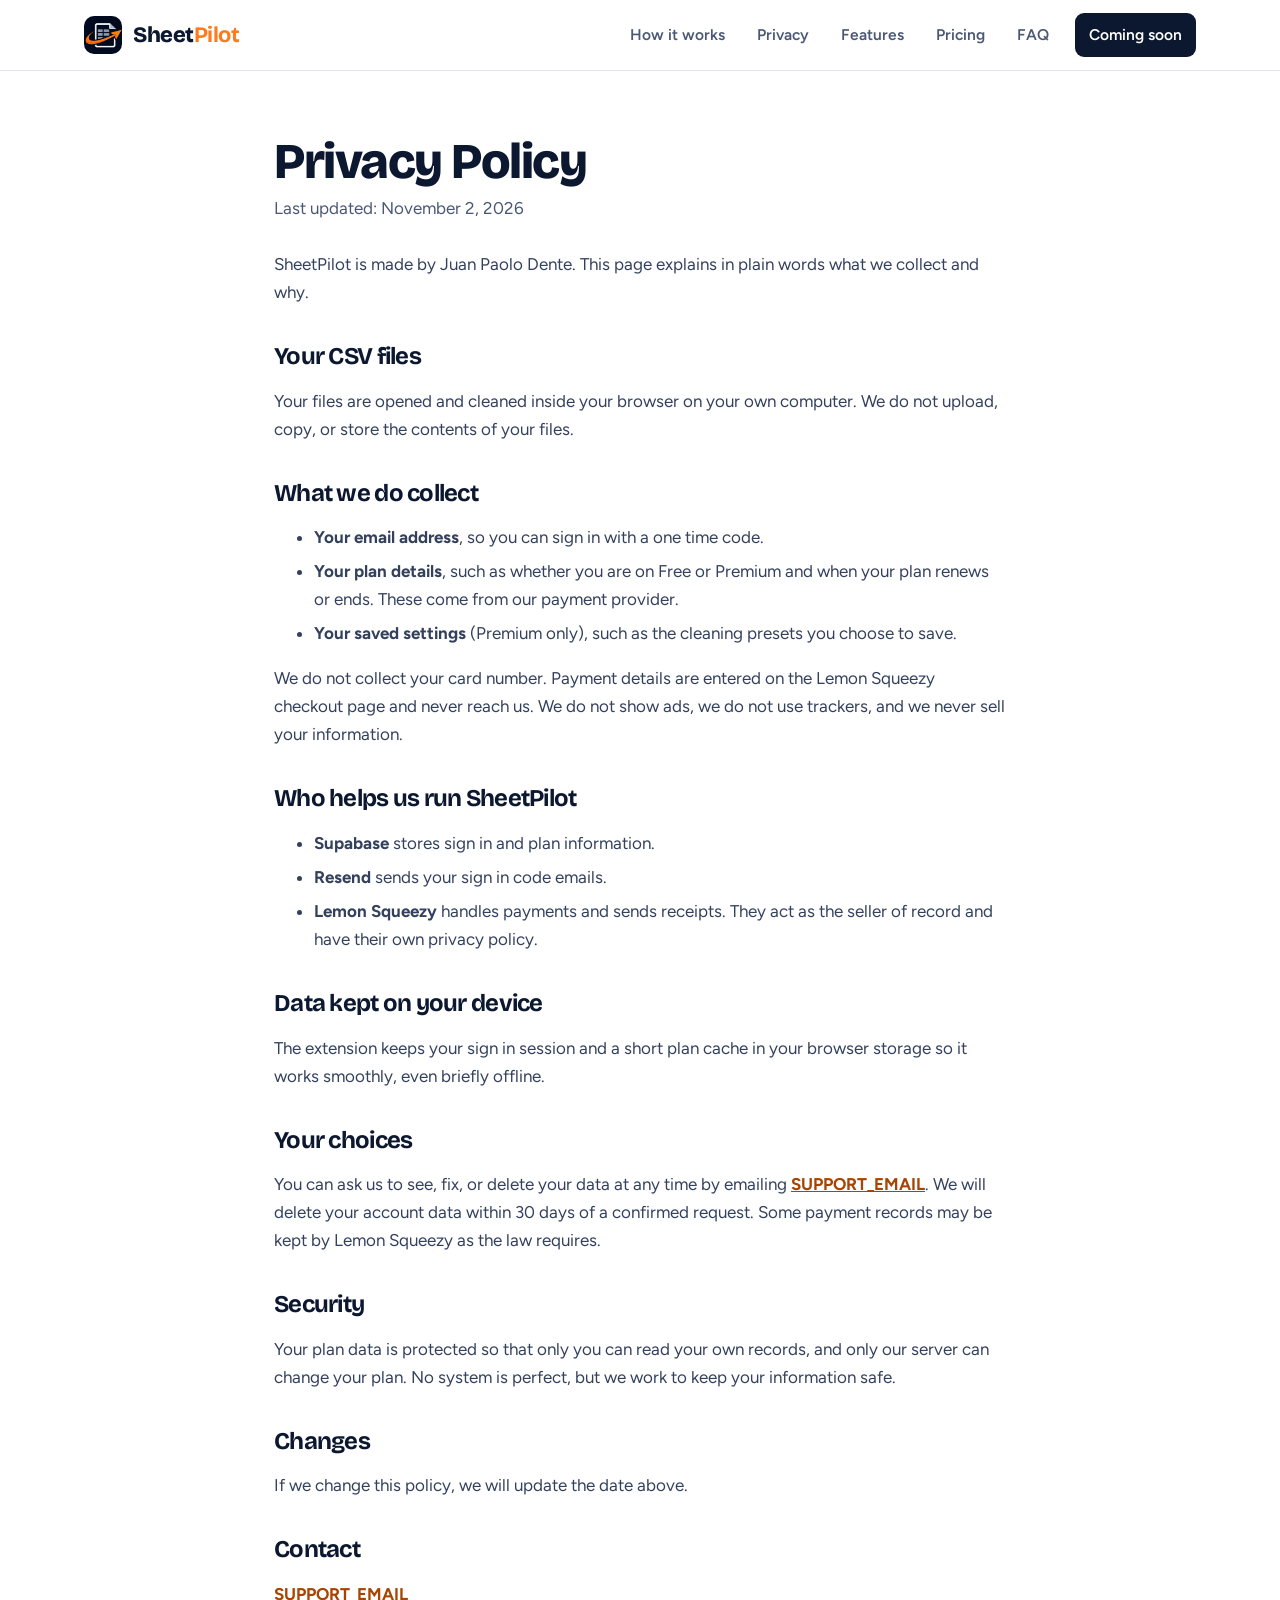
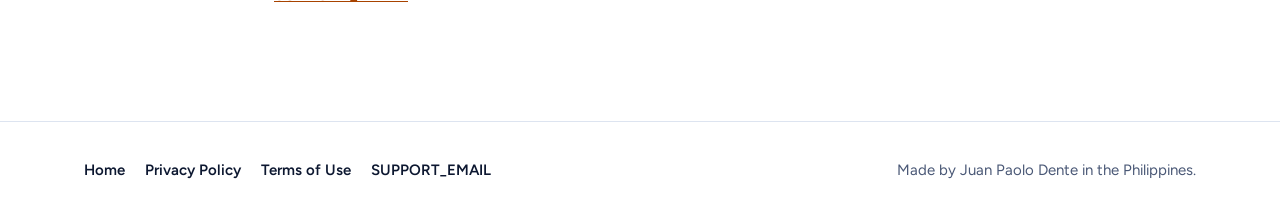
==== privacy.html @ 3cd2e435 "Add files via upload" ====
<!doctype html><html lang="en"><head><meta charset="utf-8"><meta name="viewport" content="width=device-width,initial-scale=1"><title>Privacy Policy | SheetPilot</title><meta name="description" content="How SheetPilot handles your data."><meta name="theme-color" content="#f6f8fc"><link rel="icon" href="logo.png"><link rel="preconnect" href="https://fonts.googleapis.com"><link rel="preconnect" href="https://fonts.gstatic.com" crossorigin><link rel="stylesheet" href="https://fonts.googleapis.com/css2?family=Bricolage+Grotesque:opsz,wght@12..96,700;12..96,800&family=Figtree:wght@400;600;700;800&display=swap"><style>
:root{--ink:#0c1730;--navy:#08102a;--navy2:#111d42;--orange:#ff7a1a;--oink:#a84300;--bg:#f6f8fc;--card:#fff;--line:#dde4f0;--muted:#4a5876;--ok:#16905a;--d:"Bricolage Grotesque",Figtree,system-ui,sans-serif}
*{box-sizing:border-box}html{scroll-behavior:smooth;scroll-padding-top:90px}
body{margin:0;background:var(--bg);color:var(--ink);font:17px/1.65 Figtree,system-ui,"Segoe UI",sans-serif;-webkit-font-smoothing:antialiased}
h1,h2,h3{font-family:var(--d);margin:0;letter-spacing:-.03em;line-height:1.06}
a{color:inherit}.wrap{max-width:1160px;margin:0 auto;padding:0 24px}
:focus-visible{outline:3px solid var(--orange);outline-offset:3px;border-radius:6px}
.skip{position:absolute;left:-999px}.skip:focus{left:12px;top:12px;background:#fff;padding:8px 12px;z-index:99;border-radius:8px}
.nav{position:sticky;top:0;z-index:50;background:#ffffffee;backdrop-filter:blur(12px);border-bottom:1px solid var(--line)}
.nav .wrap{display:flex;align-items:center;justify-content:space-between;height:70px}
.brand{display:flex;align-items:center;gap:11px;text-decoration:none;font:800 22px/1 var(--d);letter-spacing:-.02em}
.brand img{width:38px;height:38px;border-radius:10px}.brand b{color:var(--orange)}.brand span{display:flex}
.links{display:flex;align-items:center;gap:4px}.links a{text-decoration:none;color:var(--muted);font-weight:600;font-size:15.5px;padding:9px 14px;border-radius:9px}.links a:hover{color:var(--ink);background:#eef2fa}
.links .pill{background:var(--ink);color:#fff;margin-left:8px}.links .pill:hover{background:var(--navy2);color:#fff}
.burger{display:none;width:44px;height:44px;border:1px solid var(--line);border-radius:11px;background:#fff;cursor:pointer;padding:0}
.burger i{display:block;width:20px;height:2px;background:var(--ink);margin:5px auto;transition:.2s}
.burger[aria-expanded=true] i:nth-child(1){transform:translateY(7px) rotate(45deg)}.burger[aria-expanded=true] i:nth-child(2){opacity:0}.burger[aria-expanded=true] i:nth-child(3){transform:translateY(-7px) rotate(-45deg)}
.btn{display:inline-block;border-radius:12px;padding:15px 26px;font-weight:800;text-decoration:none;font-size:16.5px;border:0;cursor:pointer}
.btn.pri{background:var(--orange);color:#1a0d00}.btn.pri:hover{background:#ff8f3f}
.btn.sec{background:#fff;color:var(--ink);border:1.5px solid var(--line)}.btn.sec:hover{border-color:var(--ink)}
.btn.soon{background:var(--ink);color:#fff;cursor:default}

.hero{position:relative;overflow:hidden;padding:84px 0 96px;background:
 linear-gradient(#0c173008 1px,transparent 1px) 0 0/44px 44px,linear-gradient(90deg,#0c173008 1px,transparent 1px) 0 0/44px 44px,var(--bg)}
.hero:after{content:"";position:absolute;right:-160px;top:-120px;width:620px;height:620px;border-radius:50%;background:radial-gradient(circle,#ff7a1a2e,transparent 68%)}
.hero .wrap{position:relative;z-index:1;display:grid;grid-template-columns:1.05fr .95fr;gap:56px;align-items:center}
.badge{display:inline-flex;align-items:center;gap:8px;background:#fff;border:1px solid var(--line);border-radius:999px;padding:7px 15px;font-weight:700;font-size:14.5px;color:var(--muted);margin-bottom:24px}
.badge:before{content:"";width:8px;height:8px;border-radius:50%;background:var(--ok)}
.hero h1{font-size:clamp(42px,5.8vw,72px);font-weight:800}
.hero .lead{font-size:20.5px;color:var(--muted);max-width:30em;margin:22px 0 32px}
.cta{display:flex;flex-wrap:wrap;gap:12px}.fine{color:var(--muted);font-size:15px;margin:18px 0 0}

/* side panel mock */
.panel{background:#fff;border:1px solid var(--line);border-radius:22px;box-shadow:0 40px 90px #0c173020,0 2px 0 #fff inset;max-width:430px;margin-left:auto;overflow:hidden;font-size:14px}
.ph{display:flex;align-items:center;justify-content:space-between;padding:15px 18px;border-bottom:1px solid var(--line)}
.ph .b{display:flex;align-items:center;gap:10px;font:800 17px/1 var(--d)}.ph img{width:30px;height:30px;border-radius:8px}
.tag{font-size:11.5px;font-weight:800;background:#e8f6ef;color:#0e6b40;border-radius:999px;padding:5px 11px;letter-spacing:.04em}
.stats{display:grid;grid-template-columns:repeat(3,1fr);gap:8px;padding:14px 18px 6px}
.stat{background:#f3f6fb;border-radius:11px;padding:10px 12px}.stat small{display:block;color:var(--muted);font-weight:700;font-size:12px}
.stat strong{display:block;font:800 24px/1.2 var(--d)}
.swap{display:inline-grid}.swap>*{grid-area:1/1}
.swap .a{animation:o 7s ease forwards}.swap .b{animation:n 7s ease forwards;opacity:0}
@keyframes o{0%,62%{opacity:1}70%,100%{opacity:0}}@keyframes n{0%,66%{opacity:0}76%,100%{opacity:1}}
.stat .warn{color:var(--oink)}.stat .good{color:var(--ok)}
.tbl{height:340px;overflow:hidden;padding:6px 18px 0;animation:h 7s ease forwards}@keyframes h{0%,62%{height:340px}100%{height:236px}}
.tbl table{width:100%;border-collapse:collapse;table-layout:fixed}
.tbl th{text-align:left;color:var(--muted);font-size:12px;font-weight:700;padding:8px 8px;border-bottom:1px solid var(--line)}
.tbl th:nth-child(1){width:33%}.tbl th:nth-child(2){width:37%}
.tbl td{height:38px;padding:0 8px;border-bottom:1px solid #edf1f8;white-space:nowrap;overflow:hidden;text-overflow:ellipsis}
.tbl tr.d td{animation:f 7s ease forwards}
@keyframes f{0%,16%{background:#fff;height:38px}28%,54%{background:#ffe6d1;color:#8a3a00;height:38px}66%{background:#ffe6d1;color:transparent;height:38px}100%{background:#fff;color:transparent;height:0;font-size:0;border-color:transparent}}
.pf{padding:14px 18px 18px;border-top:1px solid var(--line);background:#fafbfe}
.pf .go{display:grid;width:100%}.pf .go>*{grid-area:1/1;text-align:center;border-radius:11px;padding:12px;font-weight:800}
.pf .a{background:var(--ink);color:#fff;animation:o 7s ease forwards}.pf .b{background:#e8f6ef;color:#0e6b40;opacity:0;animation:n 7s ease forwards}

/* trust strip */
.strip{background:#fff;border-block:1px solid var(--line)}.strip .wrap{display:grid;grid-template-columns:repeat(3,1fr);gap:0}
.strip div.i{padding:26px 24px;border-left:1px solid var(--line)}.strip div.i:first-child{border-left:0;padding-left:0}
.strip b{display:block;font:800 19px var(--d);letter-spacing:-.02em}.strip span{color:var(--muted);font-size:15.5px}

section{padding:96px 0}.head{max-width:660px;margin-bottom:48px}.head h2{font-size:clamp(32px,4.3vw,50px);font-weight:800}.head p{color:var(--muted);font-size:19.5px;margin:14px 0 0}

.steps{display:grid;grid-template-columns:repeat(3,1fr);gap:20px;padding:0;margin:0;list-style:none;counter-reset:s}
.steps li{background:#fff;border:1px solid var(--line);border-radius:20px;padding:30px;counter-increment:s}
.steps li:before{content:counter(s);display:grid;place-items:center;width:40px;height:40px;border-radius:12px;background:var(--ink);color:#fff;font:800 18px var(--d);margin-bottom:18px}
.steps h3{font-size:23px;margin-bottom:8px}.steps p{margin:0;color:var(--muted)}

/* privacy */
.dark{background:var(--navy);color:#fff;border-radius:34px;margin:0 16px;position:relative;overflow:hidden}
.dark:before{content:"";position:absolute;inset:0;background:radial-gradient(600px 300px at 90% 0,#ff7a1a2a,transparent 70%)}
.dark .wrap{position:relative;display:grid;grid-template-columns:1fr 1.1fr;gap:56px;align-items:center}
.dark h2{font-size:clamp(32px,4.3vw,50px);font-weight:800}.dark p{color:#bccaea;font-size:19px;margin:16px 0 0;max-width:28em}
.diag{display:grid;gap:14px}.box{border-radius:18px;padding:20px 22px;border:1px solid #ffffff24;background:#ffffff0d}
.box h3{font-size:18px;margin-bottom:4px}.box p{font-size:15.5px;margin:0;color:#bccaea}.box.you{border-color:var(--orange);background:#ff7a1a14}
.box.you h3{color:#ffb77a}.arrow{display:flex;align-items:center;gap:12px;padding:0 10px;color:#9fb0d4;font-weight:700;font-size:15px}
.arrow:before{content:"";flex:none;width:2px;height:30px;background:repeating-linear-gradient(#9fb0d4 0 5px,transparent 5px 9px)}
.arrow.no{color:#ff9a9a}.arrow.no:before{background:repeating-linear-gradient(#ff9a9a 0 5px,transparent 5px 9px)}
.arrow.yes{color:#7de0ae}.arrow.yes:before{background:#7de0ae}

/* features */
.grid{display:grid;grid-template-columns:repeat(3,1fr);gap:20px}
.card{background:#fff;border:1px solid var(--line);border-radius:20px;padding:28px}.card h3{font-size:21px;margin:0 0 8px}.card p{margin:0;color:var(--muted)}
.chip{display:inline-block;font-size:12.5px;font-weight:800;background:#ffe9d6;color:var(--oink);border-radius:7px;padding:3px 9px;margin-bottom:12px}
.ba{font-family:ui-monospace,Consolas,monospace;font-size:13.5px;background:#f3f6fb;border-radius:10px;padding:11px 13px;margin-top:16px;line-height:1.7}.ba s{color:#8a96b0}.ba b{color:var(--ok)}

/* pricing */
.plans{display:grid;grid-template-columns:1fr 1fr;gap:22px;max-width:880px}
.plan{border-radius:24px;padding:38px;border:1px solid var(--line);background:#fff}
.plan h3{font-size:24px}.price{font:800 58px/1.1 var(--d);letter-spacing:-.04em;margin:14px 0 2px}.price small{font:600 17px Figtree;letter-spacing:0;color:var(--muted)}
.plan .alt{color:var(--muted);margin:0 0 22px}.plan ul{list-style:none;padding:0;margin:0}
.plan li{padding:10px 0 10px 32px;position:relative;border-top:1px solid #edf1f8}.plan li:before{content:"";position:absolute;left:5px;top:16px;width:12px;height:7px;border-left:3px solid var(--ok);border-bottom:3px solid var(--ok);transform:rotate(-45deg)}
.plan.pro{background:var(--navy);color:#fff;border:0;box-shadow:0 30px 70px #08102a44}.plan.pro .alt,.plan.pro .price small{color:#b4c1df}.plan.pro li{border-color:#ffffff1f}.plan.pro li:before{border-color:var(--orange)}
.note{margin:24px 0 0;color:var(--muted);font-size:15.5px;max-width:50em}

.faq{max-width:780px}.faq details{border-top:1px solid var(--line)}.faq details:last-child{border-bottom:1px solid var(--line)}
.faq summary{cursor:pointer;font:700 19.5px/1.3 var(--d);padding:20px 40px 20px 0;list-style:none;position:relative}.faq summary::-webkit-details-marker{display:none}
.faq summary:after{content:"+";position:absolute;right:6px;top:13px;font-size:30px;color:var(--oink);transition:.2s}.faq details[open] summary:after{transform:rotate(45deg)}
.faq p{margin:0 0 22px;color:var(--muted);max-width:42em}

.end{text-align:center;padding:100px 0}.end h2{font-size:clamp(34px,5vw,58px);font-weight:800;max-width:13em;margin:0 auto 16px}.end p{color:var(--muted);font-size:19.5px;max-width:30em;margin:0 auto 30px}.end .cta{justify-content:center}
footer{border-top:1px solid var(--line);background:#fff;padding:36px 0;font-size:15px;color:var(--muted)}
footer .wrap{display:flex;flex-wrap:wrap;gap:18px;justify-content:space-between}footer a{margin-right:20px;text-decoration:none;color:var(--ink);font-weight:600}footer a:hover{text-decoration:underline}footer p{margin:0}

.doc{background:#fff;padding:64px 0 96px}.doc .wrap{max-width:780px}.doc h1{font-size:clamp(34px,5vw,50px);font-weight:800;margin-bottom:6px}.doc .when{color:var(--muted);margin:0 0 28px}
.doc h2{font-size:24px;margin:38px 0 8px}.doc p,.doc li{color:#34415e}.doc li{margin:6px 0}.doc a{color:var(--oink);font-weight:700}

@media(max-width:920px){
 .hero{padding:48px 0 64px}.hero .wrap,.dark .wrap{grid-template-columns:1fr;gap:42px}.panel{margin:0 auto;max-width:460px}
 .strip .wrap{grid-template-columns:1fr}.strip div.i{border-left:0;border-top:1px solid var(--line);padding:18px 0}.strip div.i:first-child{border-top:0}
 .steps,.grid,.plans{grid-template-columns:1fr}section{padding:68px 0}.dark{margin:0 10px;border-radius:26px}
 .burger{display:block}.links{display:none;position:absolute;left:0;right:0;top:70px;background:#fff;border-bottom:1px solid var(--line);flex-direction:column;align-items:stretch;padding:10px 24px 20px;gap:2px}
 .links.open{display:flex}.links a{padding:14px 10px;font-size:17px}.links .pill{margin:8px 0 0;text-align:center}
}
@media(prefers-reduced-motion:reduce){.tbl{animation:none;height:236px}.swap .a,.swap .b,.pf .a,.pf .b,.tbl tr.d td{animation:none}.tbl tr.d{display:none}.swap .a,.pf .a{opacity:0}.swap .b,.pf .b{opacity:1}html{scroll-behavior:auto}}
</style></head><body><a class="skip" href="#main">Skip to content</a><header class="nav"><div class="wrap"><a class="brand" href="index.html"><img src="logo.png" alt="" width="38" height="38"><span>Sheet<b>Pilot</b></span></a><button class="burger" aria-label="Menu" aria-expanded="false" aria-controls="links"><i></i><i></i><i></i></button><nav class="links" id="links" aria-label="Main"><a href="index.html#how">How it works</a><a href="index.html#privacy">Privacy</a><a href="index.html#features">Features</a><a href="index.html#pricing">Pricing</a><a href="index.html#faq">FAQ</a><a class="pill" href="index.html#get">Coming soon</a></nav></div></header><main id="main" class="doc"><div class="wrap"><h1>Privacy Policy</h1><p class="when">Last updated: November 2, 2026</p><p>SheetPilot is made by Juan Paolo Dente. This page explains in plain words what we collect and why.</p><h2>Your CSV files</h2><p>Your files are opened and cleaned inside your browser on your own computer. We do not upload, copy, or store the contents of your files.</p>
<h2>What we do collect</h2><ul><li><b>Your email address</b>, so you can sign in with a one time code.</li><li><b>Your plan details</b>, such as whether you are on Free or Premium and when your plan renews or ends. These come from our payment provider.</li><li><b>Your saved settings</b> (Premium only), such as the cleaning presets you choose to save.</li></ul>
<p>We do not collect your card number. Payment details are entered on the Lemon Squeezy checkout page and never reach us. We do not show ads, we do not use trackers, and we never sell your information.</p>
<h2>Who helps us run SheetPilot</h2><ul><li><b>Supabase</b> stores sign in and plan information.</li><li><b>Resend</b> sends your sign in code emails.</li><li><b>Lemon Squeezy</b> handles payments and sends receipts. They act as the seller of record and have their own privacy policy.</li></ul>
<h2>Data kept on your device</h2><p>The extension keeps your sign in session and a short plan cache in your browser storage so it works smoothly, even briefly offline.</p>
<h2>Your choices</h2><p>You can ask us to see, fix, or delete your data at any time by emailing <a href="mailto:SUPPORT_EMAIL">SUPPORT_EMAIL</a>. We will delete your account data within 30 days of a confirmed request. Some payment records may be kept by Lemon Squeezy as the law requires.</p>
<h2>Security</h2><p>Your plan data is protected so that only you can read your own records, and only our server can change your plan. No system is perfect, but we work to keep your information safe.</p>
<h2>Changes</h2><p>If we change this policy, we will update the date above.</p>
<h2>Contact</h2><p><a href="mailto:SUPPORT_EMAIL">SUPPORT_EMAIL</a></p></div></main><footer><div class="wrap"><div><a href="index.html">Home</a><a href="privacy.html">Privacy Policy</a><a href="terms.html">Terms of Use</a><a href="mailto:SUPPORT_EMAIL">SUPPORT_EMAIL</a></div><p>Made by Juan Paolo Dente in the Philippines.</p></div></footer><script>const b=document.querySelector('.burger'),l=document.querySelector('.links');if(b&&l){const c=()=>{l.classList.remove('open');b.setAttribute('aria-expanded','false')};b.addEventListener('click',()=>{const o=l.classList.toggle('open');b.setAttribute('aria-expanded',o)});l.addEventListener('click',e=>{if(e.target.tagName==='A')c()});document.addEventListener('keydown',e=>{if(e.key==='Escape')c()})}</script></body></html>
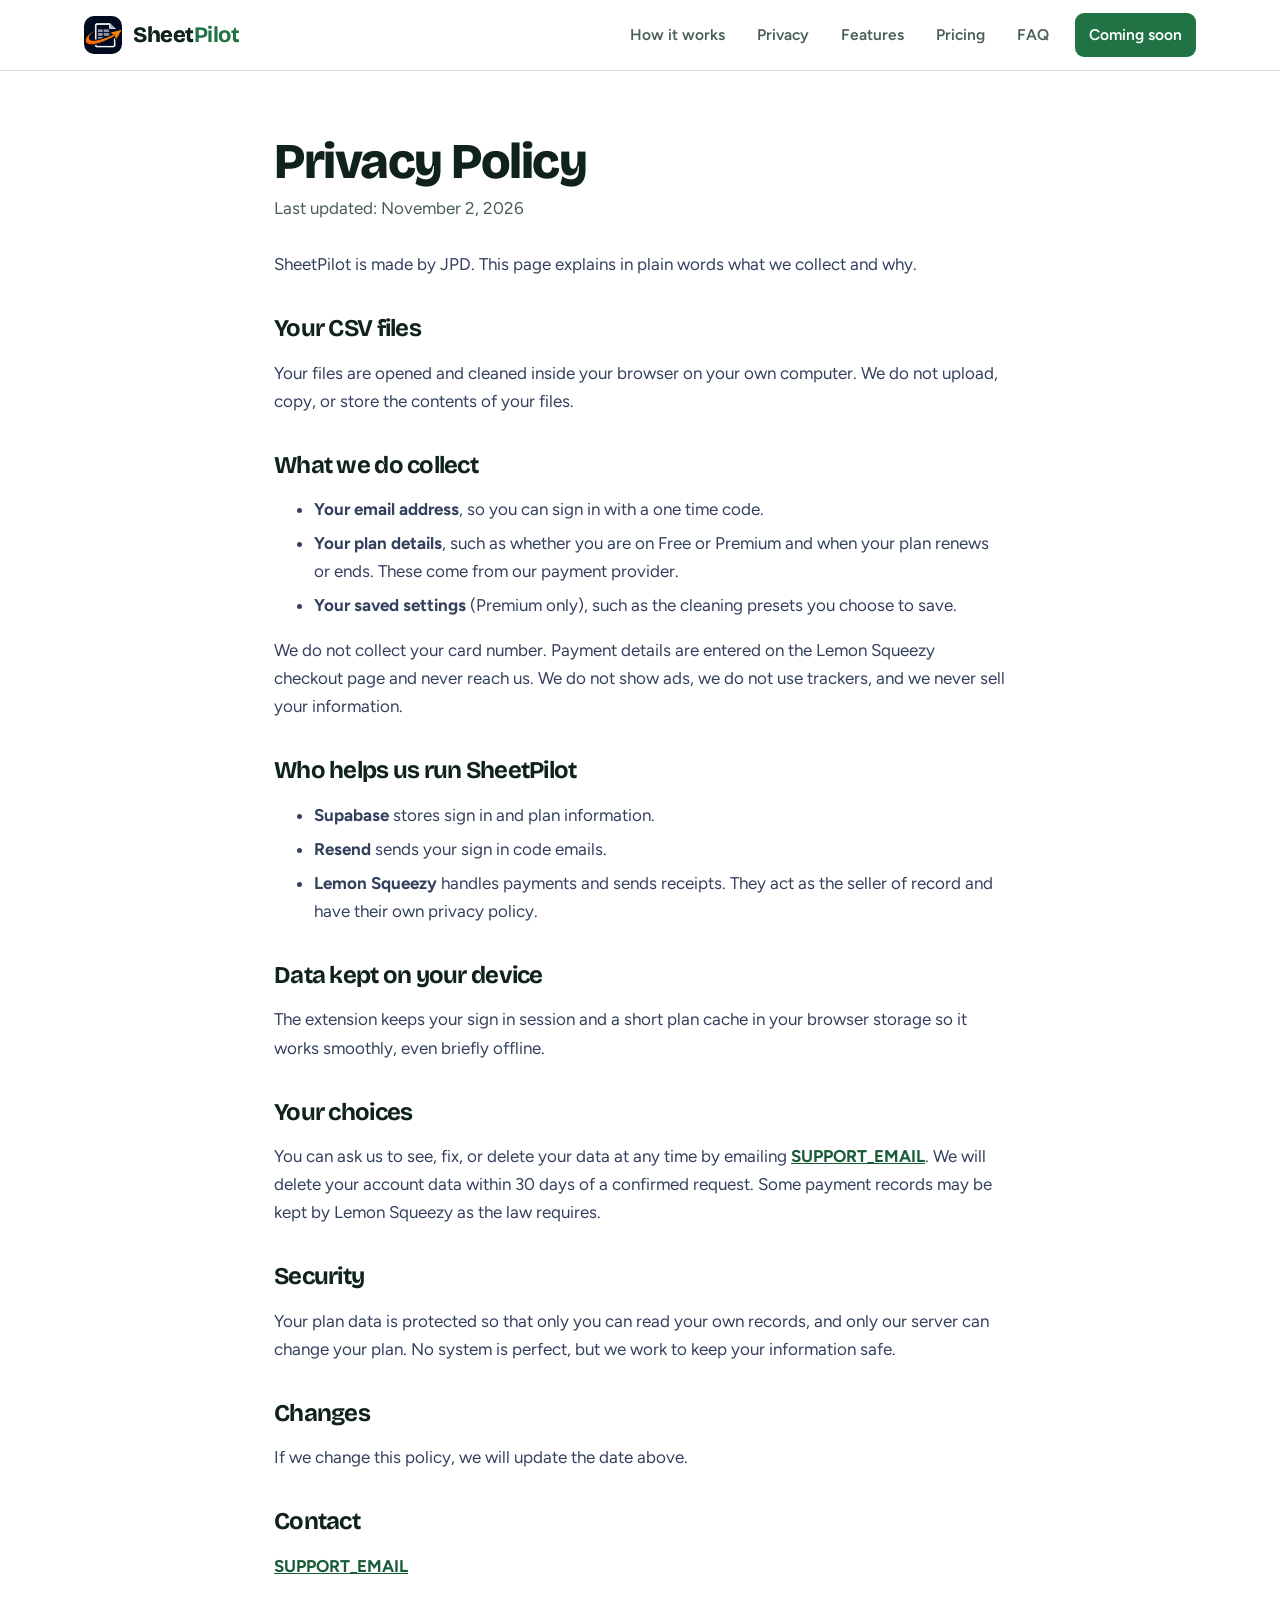
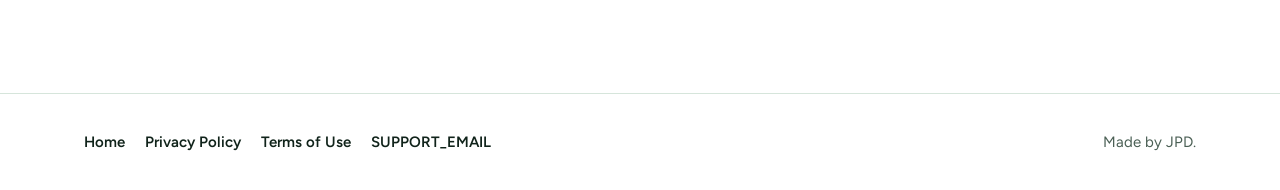
==== commit d0319ea5: "Add files via upload" ====
--- a/privacy.html
+++ b/privacy.html
@@ -1,5 +1,5 @@
-<!doctype html><html lang="en"><head><meta charset="utf-8"><meta name="viewport" content="width=device-width,initial-scale=1"><title>Privacy Policy | SheetPilot</title><meta name="description" content="How SheetPilot handles your data."><meta name="theme-color" content="#f6f8fc"><link rel="icon" href="logo.png"><link rel="preconnect" href="https://fonts.googleapis.com"><link rel="preconnect" href="https://fonts.gstatic.com" crossorigin><link rel="stylesheet" href="https://fonts.googleapis.com/css2?family=Bricolage+Grotesque:opsz,wght@12..96,700;12..96,800&family=Figtree:wght@400;600;700;800&display=swap"><style>
-:root{--ink:#0c1730;--navy:#08102a;--navy2:#111d42;--orange:#ff7a1a;--oink:#a84300;--bg:#f6f8fc;--card:#fff;--line:#dde4f0;--muted:#4a5876;--ok:#16905a;--d:"Bricolage Grotesque",Figtree,system-ui,sans-serif}
+<!doctype html><html lang="en"><head><meta charset="utf-8"><meta name="viewport" content="width=device-width,initial-scale=1"><title>Privacy Policy | SheetPilot</title><meta name="description" content="How SheetPilot handles your data."><meta name="theme-color" content="#f4f9f6"><link rel="icon" href="logo.png"><link rel="preconnect" href="https://fonts.googleapis.com"><link rel="preconnect" href="https://fonts.gstatic.com" crossorigin><link rel="stylesheet" href="https://fonts.googleapis.com/css2?family=Bricolage+Grotesque:opsz,wght@12..96,700;12..96,800&family=Figtree:wght@400;600;700;800&display=swap"><style>
+:root{--ink:#10231a;--navy:#0b2e1c;--navy2:#14452b;--orange:#217346;--oink:#185c37;--bg:#f4f9f6;--card:#fff;--line:#d6e5db;--muted:#4a5f54;--ok:#217346;--d:"Bricolage Grotesque",Figtree,system-ui,sans-serif}
 *{box-sizing:border-box}html{scroll-behavior:smooth;scroll-padding-top:90px}
 body{margin:0;background:var(--bg);color:var(--ink);font:17px/1.65 Figtree,system-ui,"Segoe UI",sans-serif;-webkit-font-smoothing:antialiased}
 h1,h2,h3{font-family:var(--d);margin:0;letter-spacing:-.03em;line-height:1.06}
@@ -10,19 +10,19 @@
 .nav .wrap{display:flex;align-items:center;justify-content:space-between;height:70px}
 .brand{display:flex;align-items:center;gap:11px;text-decoration:none;font:800 22px/1 var(--d);letter-spacing:-.02em}
 .brand img{width:38px;height:38px;border-radius:10px}.brand b{color:var(--orange)}.brand span{display:flex}
-.links{display:flex;align-items:center;gap:4px}.links a{text-decoration:none;color:var(--muted);font-weight:600;font-size:15.5px;padding:9px 14px;border-radius:9px}.links a:hover{color:var(--ink);background:#eef2fa}
-.links .pill{background:var(--ink);color:#fff;margin-left:8px}.links .pill:hover{background:var(--navy2);color:#fff}
+.links{display:flex;align-items:center;gap:4px}.links a{text-decoration:none;color:var(--muted);font-weight:600;font-size:15.5px;padding:9px 14px;border-radius:9px}.links a:hover{color:var(--ink);background:#eaf4ee}
+.links .pill{background:var(--orange);color:#fff;margin-left:8px}.links .pill:hover{background:#185c37;color:#fff}
 .burger{display:none;width:44px;height:44px;border:1px solid var(--line);border-radius:11px;background:#fff;cursor:pointer;padding:0}
 .burger i{display:block;width:20px;height:2px;background:var(--ink);margin:5px auto;transition:.2s}
 .burger[aria-expanded=true] i:nth-child(1){transform:translateY(7px) rotate(45deg)}.burger[aria-expanded=true] i:nth-child(2){opacity:0}.burger[aria-expanded=true] i:nth-child(3){transform:translateY(-7px) rotate(-45deg)}
 .btn{display:inline-block;border-radius:12px;padding:15px 26px;font-weight:800;text-decoration:none;font-size:16.5px;border:0;cursor:pointer}
-.btn.pri{background:var(--orange);color:#1a0d00}.btn.pri:hover{background:#ff8f3f}
+.btn.pri{background:var(--orange);color:#fff}.btn.pri:hover{background:#2a8a56}
 .btn.sec{background:#fff;color:var(--ink);border:1.5px solid var(--line)}.btn.sec:hover{border-color:var(--ink)}
-.btn.soon{background:var(--ink);color:#fff;cursor:default}
+.btn.soon{background:var(--orange);color:#fff;cursor:default}
 
 .hero{position:relative;overflow:hidden;padding:84px 0 96px;background:
- linear-gradient(#0c173008 1px,transparent 1px) 0 0/44px 44px,linear-gradient(90deg,#0c173008 1px,transparent 1px) 0 0/44px 44px,var(--bg)}
-.hero:after{content:"";position:absolute;right:-160px;top:-120px;width:620px;height:620px;border-radius:50%;background:radial-gradient(circle,#ff7a1a2e,transparent 68%)}
+ linear-gradient(#21734612 1px,transparent 1px) 0 0/44px 44px,linear-gradient(90deg,#21734612 1px,transparent 1px) 0 0/44px 44px,var(--bg)}
+.hero:after{content:"";position:absolute;right:-160px;top:-120px;width:620px;height:620px;border-radius:50%;background:radial-gradient(circle,#21734624,transparent 68%)}
 .hero .wrap{position:relative;z-index:1;display:grid;grid-template-columns:1.05fr .95fr;gap:56px;align-items:center}
 .badge{display:inline-flex;align-items:center;gap:8px;background:#fff;border:1px solid var(--line);border-radius:999px;padding:7px 15px;font-weight:700;font-size:14.5px;color:var(--muted);margin-bottom:24px}
 .badge:before{content:"";width:8px;height:8px;border-radius:50%;background:var(--ok)}
@@ -36,20 +36,20 @@
 .ph .b{display:flex;align-items:center;gap:10px;font:800 17px/1 var(--d)}.ph img{width:30px;height:30px;border-radius:8px}
 .tag{font-size:11.5px;font-weight:800;background:#e8f6ef;color:#0e6b40;border-radius:999px;padding:5px 11px;letter-spacing:.04em}
 .stats{display:grid;grid-template-columns:repeat(3,1fr);gap:8px;padding:14px 18px 6px}
-.stat{background:#f3f6fb;border-radius:11px;padding:10px 12px}.stat small{display:block;color:var(--muted);font-weight:700;font-size:12px}
+.stat{background:#eef6f1;border-radius:11px;padding:10px 12px}.stat small{display:block;color:var(--muted);font-weight:700;font-size:12px}
 .stat strong{display:block;font:800 24px/1.2 var(--d)}
 .swap{display:inline-grid}.swap>*{grid-area:1/1}
 .swap .a{animation:o 7s ease forwards}.swap .b{animation:n 7s ease forwards;opacity:0}
 @keyframes o{0%,62%{opacity:1}70%,100%{opacity:0}}@keyframes n{0%,66%{opacity:0}76%,100%{opacity:1}}
-.stat .warn{color:var(--oink)}.stat .good{color:var(--ok)}
+.stat .warn{color:#9a6b00}.stat .good{color:var(--ok)}
 .tbl{height:340px;overflow:hidden;padding:6px 18px 0;animation:h 7s ease forwards}@keyframes h{0%,62%{height:340px}100%{height:236px}}
 .tbl table{width:100%;border-collapse:collapse;table-layout:fixed}
 .tbl th{text-align:left;color:var(--muted);font-size:12px;font-weight:700;padding:8px 8px;border-bottom:1px solid var(--line)}
 .tbl th:nth-child(1){width:33%}.tbl th:nth-child(2){width:37%}
-.tbl td{height:38px;padding:0 8px;border-bottom:1px solid #edf1f8;white-space:nowrap;overflow:hidden;text-overflow:ellipsis}
+.tbl td{height:38px;padding:0 8px;border-bottom:1px solid #e6f0ea;white-space:nowrap;overflow:hidden;text-overflow:ellipsis}
 .tbl tr.d td{animation:f 7s ease forwards}
-@keyframes f{0%,16%{background:#fff;height:38px}28%,54%{background:#ffe6d1;color:#8a3a00;height:38px}66%{background:#ffe6d1;color:transparent;height:38px}100%{background:#fff;color:transparent;height:0;font-size:0;border-color:transparent}}
-.pf{padding:14px 18px 18px;border-top:1px solid var(--line);background:#fafbfe}
+@keyframes f{0%,16%{background:#fff;height:38px}28%,54%{background:#fff1b8;color:#6b5200;height:38px}66%{background:#fff1b8;color:transparent;height:38px}100%{background:#fff;color:transparent;height:0;font-size:0;border-color:transparent}}
+.pf{padding:14px 18px 18px;border-top:1px solid var(--line);background:#f7fbf8}
 .pf .go{display:grid;width:100%}.pf .go>*{grid-area:1/1;text-align:center;border-radius:11px;padding:12px;font-weight:800}
 .pf .a{background:var(--ink);color:#fff;animation:o 7s ease forwards}.pf .b{background:#e8f6ef;color:#0e6b40;opacity:0;animation:n 7s ease forwards}
 
@@ -67,29 +67,29 @@
 
 /* privacy */
 .dark{background:var(--navy);color:#fff;border-radius:34px;margin:0 16px;position:relative;overflow:hidden}
-.dark:before{content:"";position:absolute;inset:0;background:radial-gradient(600px 300px at 90% 0,#ff7a1a2a,transparent 70%)}
+.dark:before{content:"";position:absolute;inset:0;background:radial-gradient(600px 300px at 90% 0,#2173463a,transparent 70%)}
 .dark .wrap{position:relative;display:grid;grid-template-columns:1fr 1.1fr;gap:56px;align-items:center}
-.dark h2{font-size:clamp(32px,4.3vw,50px);font-weight:800}.dark p{color:#bccaea;font-size:19px;margin:16px 0 0;max-width:28em}
+.dark h2{font-size:clamp(32px,4.3vw,50px);font-weight:800}.dark p{color:#c3dccd;font-size:19px;margin:16px 0 0;max-width:28em}
 .diag{display:grid;gap:14px}.box{border-radius:18px;padding:20px 22px;border:1px solid #ffffff24;background:#ffffff0d}
-.box h3{font-size:18px;margin-bottom:4px}.box p{font-size:15.5px;margin:0;color:#bccaea}.box.you{border-color:var(--orange);background:#ff7a1a14}
-.box.you h3{color:#ffb77a}.arrow{display:flex;align-items:center;gap:12px;padding:0 10px;color:#9fb0d4;font-weight:700;font-size:15px}
-.arrow:before{content:"";flex:none;width:2px;height:30px;background:repeating-linear-gradient(#9fb0d4 0 5px,transparent 5px 9px)}
+.box h3{font-size:18px;margin-bottom:4px}.box p{font-size:15.5px;margin:0;color:#c3dccd}.box.you{border-color:var(--orange);background:#21734622}
+.box.you h3{color:#8fe0b2}.arrow{display:flex;align-items:center;gap:12px;padding:0 10px;color:#a3c9b2;font-weight:700;font-size:15px}
+.arrow:before{content:"";flex:none;width:2px;height:30px;background:repeating-linear-gradient(#a3c9b2 0 5px,transparent 5px 9px)}
 .arrow.no{color:#ff9a9a}.arrow.no:before{background:repeating-linear-gradient(#ff9a9a 0 5px,transparent 5px 9px)}
 .arrow.yes{color:#7de0ae}.arrow.yes:before{background:#7de0ae}
 
 /* features */
 .grid{display:grid;grid-template-columns:repeat(3,1fr);gap:20px}
 .card{background:#fff;border:1px solid var(--line);border-radius:20px;padding:28px}.card h3{font-size:21px;margin:0 0 8px}.card p{margin:0;color:var(--muted)}
-.chip{display:inline-block;font-size:12.5px;font-weight:800;background:#ffe9d6;color:var(--oink);border-radius:7px;padding:3px 9px;margin-bottom:12px}
-.ba{font-family:ui-monospace,Consolas,monospace;font-size:13.5px;background:#f3f6fb;border-radius:10px;padding:11px 13px;margin-top:16px;line-height:1.7}.ba s{color:#8a96b0}.ba b{color:var(--ok)}
+.chip{display:inline-block;font-size:12.5px;font-weight:800;background:#dff1e6;color:var(--oink);border-radius:7px;padding:3px 9px;margin-bottom:12px}
+.ba{font-family:ui-monospace,Consolas,monospace;font-size:13.5px;background:#eef6f1;border-radius:10px;padding:11px 13px;margin-top:16px;line-height:1.7}.ba s{color:#8a96b0}.ba b{color:var(--ok)}
 
 /* pricing */
 .plans{display:grid;grid-template-columns:1fr 1fr;gap:22px;max-width:880px}
 .plan{border-radius:24px;padding:38px;border:1px solid var(--line);background:#fff}
 .plan h3{font-size:24px}.price{font:800 58px/1.1 var(--d);letter-spacing:-.04em;margin:14px 0 2px}.price small{font:600 17px Figtree;letter-spacing:0;color:var(--muted)}
 .plan .alt{color:var(--muted);margin:0 0 22px}.plan ul{list-style:none;padding:0;margin:0}
-.plan li{padding:10px 0 10px 32px;position:relative;border-top:1px solid #edf1f8}.plan li:before{content:"";position:absolute;left:5px;top:16px;width:12px;height:7px;border-left:3px solid var(--ok);border-bottom:3px solid var(--ok);transform:rotate(-45deg)}
-.plan.pro{background:var(--navy);color:#fff;border:0;box-shadow:0 30px 70px #08102a44}.plan.pro .alt,.plan.pro .price small{color:#b4c1df}.plan.pro li{border-color:#ffffff1f}.plan.pro li:before{border-color:var(--orange)}
+.plan li{padding:10px 0 10px 32px;position:relative;border-top:1px solid #e6f0ea}.plan li:before{content:"";position:absolute;left:5px;top:16px;width:12px;height:7px;border-left:3px solid var(--ok);border-bottom:3px solid var(--ok);transform:rotate(-45deg)}
+.plan.pro{background:var(--navy);color:#fff;border:0;box-shadow:0 30px 70px #0b2e1c44}.plan.pro .alt,.plan.pro .price small{color:#b4d3c0}.plan.pro li{border-color:#ffffff1f}.plan.pro li:before{border-color:#7de0ae}
 .note{margin:24px 0 0;color:var(--muted);font-size:15.5px;max-width:50em}
 
 .faq{max-width:780px}.faq details{border-top:1px solid var(--line)}.faq details:last-child{border-bottom:1px solid var(--line)}
@@ -112,7 +112,7 @@
  .links.open{display:flex}.links a{padding:14px 10px;font-size:17px}.links .pill{margin:8px 0 0;text-align:center}
 }
 @media(prefers-reduced-motion:reduce){.tbl{animation:none;height:236px}.swap .a,.swap .b,.pf .a,.pf .b,.tbl tr.d td{animation:none}.tbl tr.d{display:none}.swap .a,.pf .a{opacity:0}.swap .b,.pf .b{opacity:1}html{scroll-behavior:auto}}
-</style></head><body><a class="skip" href="#main">Skip to content</a><header class="nav"><div class="wrap"><a class="brand" href="index.html"><img src="logo.png" alt="" width="38" height="38"><span>Sheet<b>Pilot</b></span></a><button class="burger" aria-label="Menu" aria-expanded="false" aria-controls="links"><i></i><i></i><i></i></button><nav class="links" id="links" aria-label="Main"><a href="index.html#how">How it works</a><a href="index.html#privacy">Privacy</a><a href="index.html#features">Features</a><a href="index.html#pricing">Pricing</a><a href="index.html#faq">FAQ</a><a class="pill" href="index.html#get">Coming soon</a></nav></div></header><main id="main" class="doc"><div class="wrap"><h1>Privacy Policy</h1><p class="when">Last updated: November 2, 2026</p><p>SheetPilot is made by Juan Paolo Dente. This page explains in plain words what we collect and why.</p><h2>Your CSV files</h2><p>Your files are opened and cleaned inside your browser on your own computer. We do not upload, copy, or store the contents of your files.</p>
+</style></head><body><a class="skip" href="#main">Skip to content</a><header class="nav"><div class="wrap"><a class="brand" href="index.html"><img src="logo.png" alt="" width="38" height="38"><span>Sheet<b>Pilot</b></span></a><button class="burger" aria-label="Menu" aria-expanded="false" aria-controls="links"><i></i><i></i><i></i></button><nav class="links" id="links" aria-label="Main"><a href="index.html#how">How it works</a><a href="index.html#privacy">Privacy</a><a href="index.html#features">Features</a><a href="index.html#pricing">Pricing</a><a href="index.html#faq">FAQ</a><a class="pill" href="index.html#get">Coming soon</a></nav></div></header><main id="main" class="doc"><div class="wrap"><h1>Privacy Policy</h1><p class="when">Last updated: November 2, 2026</p><p>SheetPilot is made by JPD. This page explains in plain words what we collect and why.</p><h2>Your CSV files</h2><p>Your files are opened and cleaned inside your browser on your own computer. We do not upload, copy, or store the contents of your files.</p>
 <h2>What we do collect</h2><ul><li><b>Your email address</b>, so you can sign in with a one time code.</li><li><b>Your plan details</b>, such as whether you are on Free or Premium and when your plan renews or ends. These come from our payment provider.</li><li><b>Your saved settings</b> (Premium only), such as the cleaning presets you choose to save.</li></ul>
 <p>We do not collect your card number. Payment details are entered on the Lemon Squeezy checkout page and never reach us. We do not show ads, we do not use trackers, and we never sell your information.</p>
 <h2>Who helps us run SheetPilot</h2><ul><li><b>Supabase</b> stores sign in and plan information.</li><li><b>Resend</b> sends your sign in code emails.</li><li><b>Lemon Squeezy</b> handles payments and sends receipts. They act as the seller of record and have their own privacy policy.</li></ul>
@@ -120,4 +120,4 @@
 <h2>Your choices</h2><p>You can ask us to see, fix, or delete your data at any time by emailing <a href="mailto:SUPPORT_EMAIL">SUPPORT_EMAIL</a>. We will delete your account data within 30 days of a confirmed request. Some payment records may be kept by Lemon Squeezy as the law requires.</p>
 <h2>Security</h2><p>Your plan data is protected so that only you can read your own records, and only our server can change your plan. No system is perfect, but we work to keep your information safe.</p>
 <h2>Changes</h2><p>If we change this policy, we will update the date above.</p>
-<h2>Contact</h2><p><a href="mailto:SUPPORT_EMAIL">SUPPORT_EMAIL</a></p></div></main><footer><div class="wrap"><div><a href="index.html">Home</a><a href="privacy.html">Privacy Policy</a><a href="terms.html">Terms of Use</a><a href="mailto:SUPPORT_EMAIL">SUPPORT_EMAIL</a></div><p>Made by Juan Paolo Dente in the Philippines.</p></div></footer><script>const b=document.querySelector('.burger'),l=document.querySelector('.links');if(b&&l){const c=()=>{l.classList.remove('open');b.setAttribute('aria-expanded','false')};b.addEventListener('click',()=>{const o=l.classList.toggle('open');b.setAttribute('aria-expanded',o)});l.addEventListener('click',e=>{if(e.target.tagName==='A')c()});document.addEventListener('keydown',e=>{if(e.key==='Escape')c()})}</script></body></html>+<h2>Contact</h2><p><a href="mailto:SUPPORT_EMAIL">SUPPORT_EMAIL</a></p></div></main><footer><div class="wrap"><div><a href="index.html">Home</a><a href="privacy.html">Privacy Policy</a><a href="terms.html">Terms of Use</a><a href="mailto:SUPPORT_EMAIL">SUPPORT_EMAIL</a></div><p>Made by JPD.</p></div></footer><script>const b=document.querySelector('.burger'),l=document.querySelector('.links');if(b&&l){const c=()=>{l.classList.remove('open');b.setAttribute('aria-expanded','false')};b.addEventListener('click',()=>{const o=l.classList.toggle('open');b.setAttribute('aria-expanded',o)});l.addEventListener('click',e=>{if(e.target.tagName==='A')c()});document.addEventListener('keydown',e=>{if(e.key==='Escape')c()})}</script></body></html>
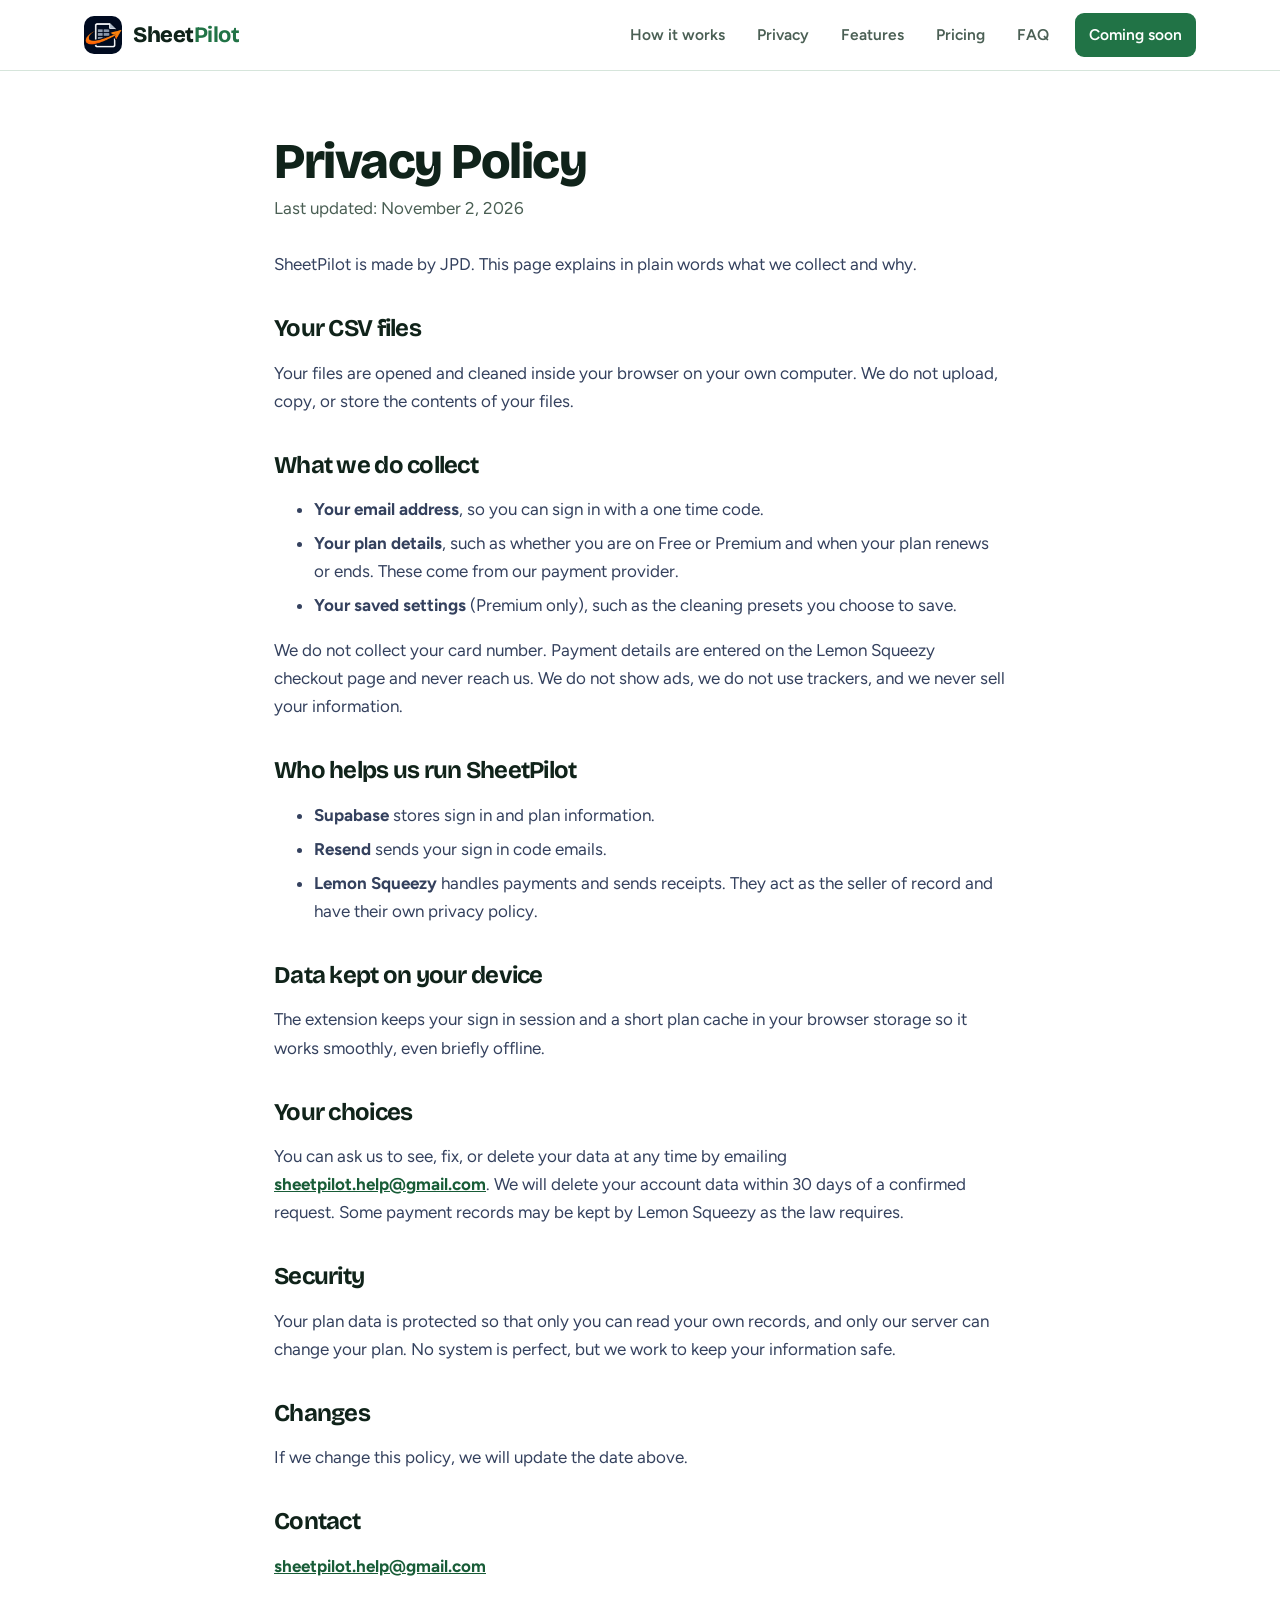
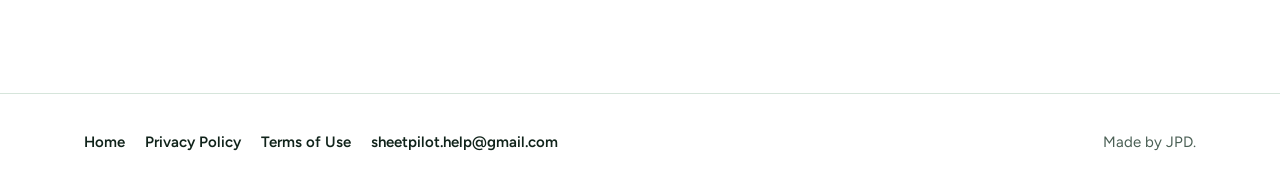
==== commit 616e7ac2: "Add files via upload" ====
--- a/privacy.html
+++ b/privacy.html
@@ -117,7 +117,7 @@
 <p>We do not collect your card number. Payment details are entered on the Lemon Squeezy checkout page and never reach us. We do not show ads, we do not use trackers, and we never sell your information.</p>
 <h2>Who helps us run SheetPilot</h2><ul><li><b>Supabase</b> stores sign in and plan information.</li><li><b>Resend</b> sends your sign in code emails.</li><li><b>Lemon Squeezy</b> handles payments and sends receipts. They act as the seller of record and have their own privacy policy.</li></ul>
 <h2>Data kept on your device</h2><p>The extension keeps your sign in session and a short plan cache in your browser storage so it works smoothly, even briefly offline.</p>
-<h2>Your choices</h2><p>You can ask us to see, fix, or delete your data at any time by emailing <a href="mailto:SUPPORT_EMAIL">SUPPORT_EMAIL</a>. We will delete your account data within 30 days of a confirmed request. Some payment records may be kept by Lemon Squeezy as the law requires.</p>
+<h2>Your choices</h2><p>You can ask us to see, fix, or delete your data at any time by emailing <a href="mailto:sheetpilot.help@gmail.com">sheetpilot.help@gmail.com</a>. We will delete your account data within 30 days of a confirmed request. Some payment records may be kept by Lemon Squeezy as the law requires.</p>
 <h2>Security</h2><p>Your plan data is protected so that only you can read your own records, and only our server can change your plan. No system is perfect, but we work to keep your information safe.</p>
 <h2>Changes</h2><p>If we change this policy, we will update the date above.</p>
-<h2>Contact</h2><p><a href="mailto:SUPPORT_EMAIL">SUPPORT_EMAIL</a></p></div></main><footer><div class="wrap"><div><a href="index.html">Home</a><a href="privacy.html">Privacy Policy</a><a href="terms.html">Terms of Use</a><a href="mailto:SUPPORT_EMAIL">SUPPORT_EMAIL</a></div><p>Made by JPD.</p></div></footer><script>const b=document.querySelector('.burger'),l=document.querySelector('.links');if(b&&l){const c=()=>{l.classList.remove('open');b.setAttribute('aria-expanded','false')};b.addEventListener('click',()=>{const o=l.classList.toggle('open');b.setAttribute('aria-expanded',o)});l.addEventListener('click',e=>{if(e.target.tagName==='A')c()});document.addEventListener('keydown',e=>{if(e.key==='Escape')c()})}</script></body></html>+<h2>Contact</h2><p><a href="mailto:sheetpilot.help@gmail.com">sheetpilot.help@gmail.com</a></p></div></main><footer><div class="wrap"><div><a href="index.html">Home</a><a href="privacy.html">Privacy Policy</a><a href="terms.html">Terms of Use</a><a href="mailto:sheetpilot.help@gmail.com">sheetpilot.help@gmail.com</a></div><p>Made by JPD.</p></div></footer><script>const b=document.querySelector('.burger'),l=document.querySelector('.links');if(b&&l){const c=()=>{l.classList.remove('open');b.setAttribute('aria-expanded','false')};b.addEventListener('click',()=>{const o=l.classList.toggle('open');b.setAttribute('aria-expanded',o)});l.addEventListener('click',e=>{if(e.target.tagName==='A')c()});document.addEventListener('keydown',e=>{if(e.key==='Escape')c()})}</script></body></html>
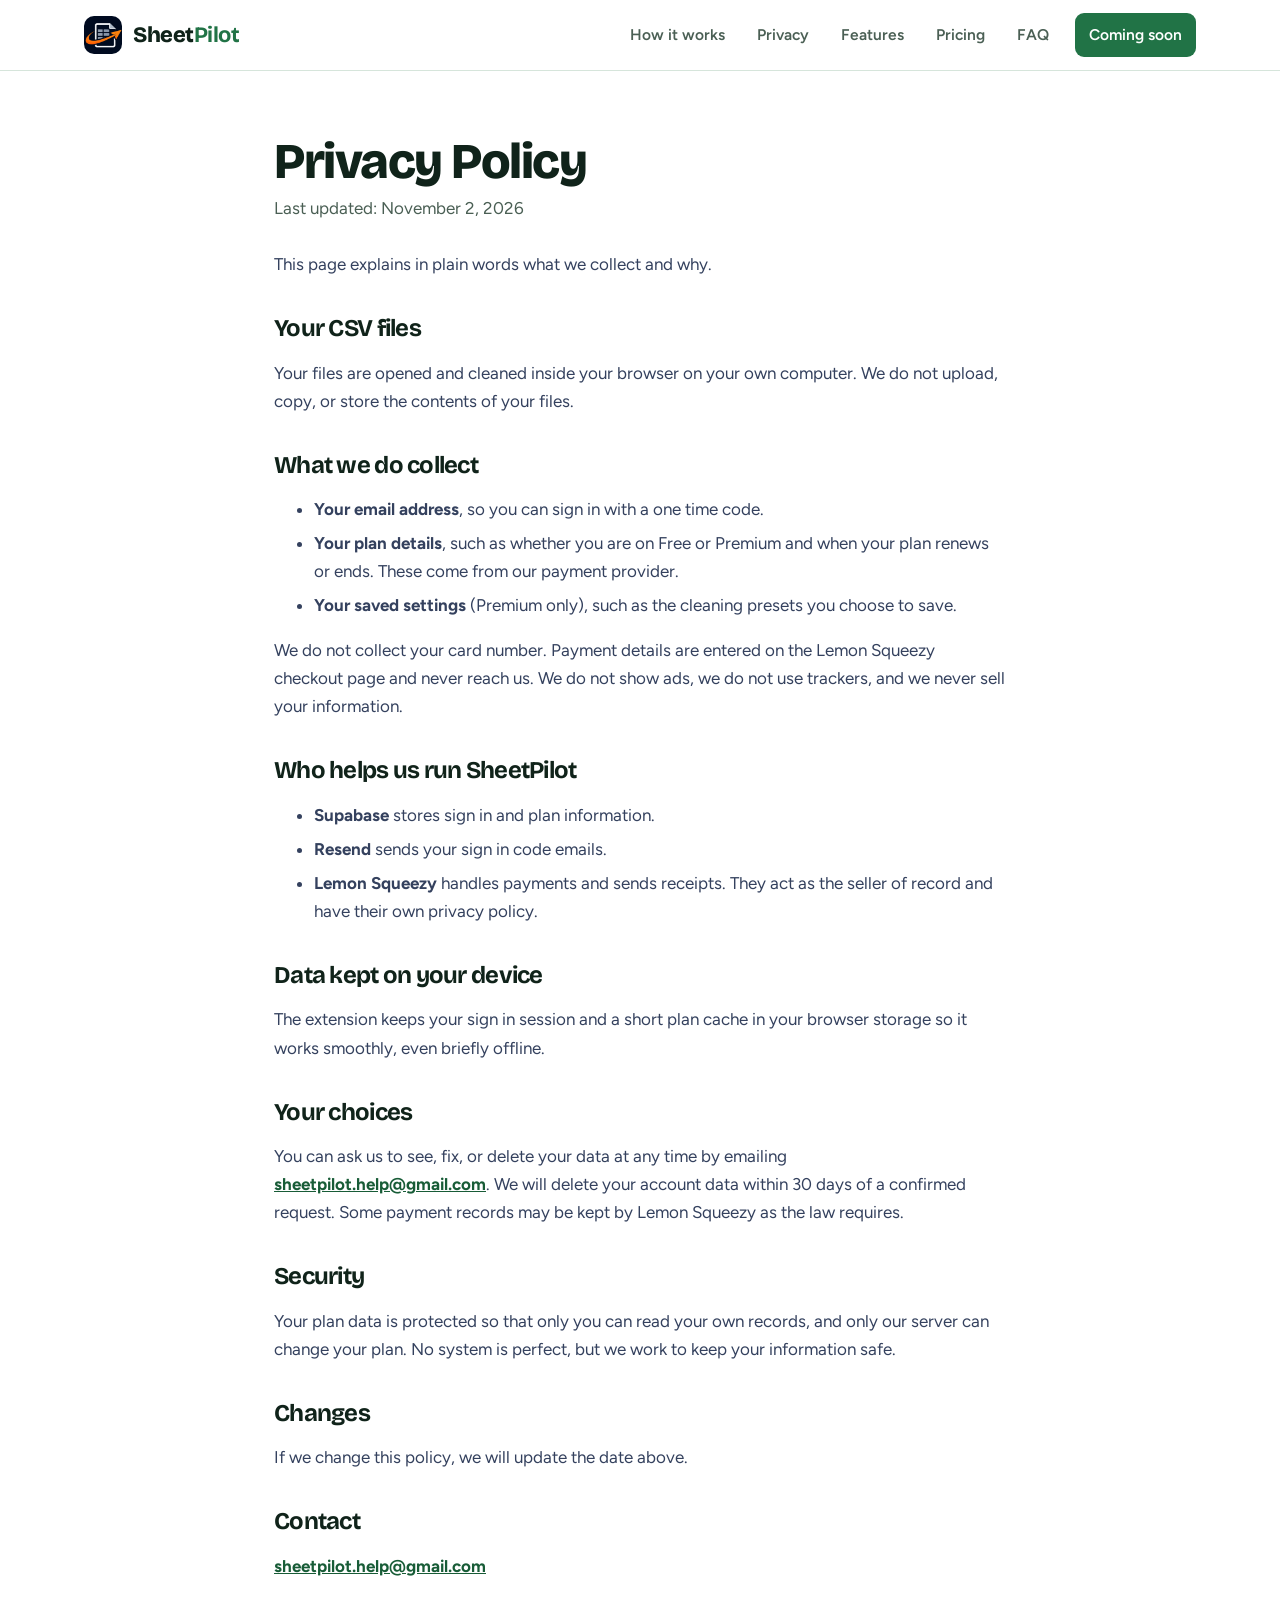
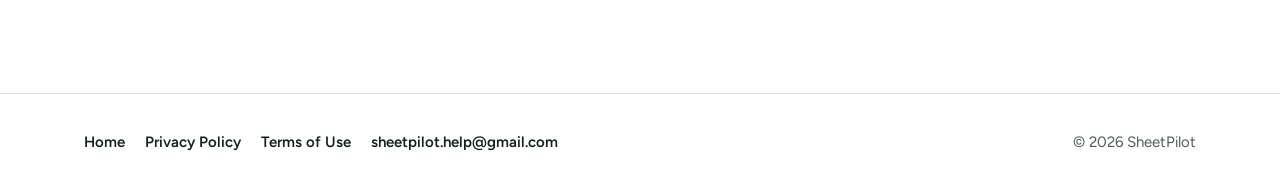
==== commit 60fe5bff: "Add files via upload" ====
--- a/privacy.html
+++ b/privacy.html
@@ -112,7 +112,7 @@
  .links.open{display:flex}.links a{padding:14px 10px;font-size:17px}.links .pill{margin:8px 0 0;text-align:center}
 }
 @media(prefers-reduced-motion:reduce){.tbl{animation:none;height:236px}.swap .a,.swap .b,.pf .a,.pf .b,.tbl tr.d td{animation:none}.tbl tr.d{display:none}.swap .a,.pf .a{opacity:0}.swap .b,.pf .b{opacity:1}html{scroll-behavior:auto}}
-</style></head><body><a class="skip" href="#main">Skip to content</a><header class="nav"><div class="wrap"><a class="brand" href="index.html"><img src="logo.png" alt="" width="38" height="38"><span>Sheet<b>Pilot</b></span></a><button class="burger" aria-label="Menu" aria-expanded="false" aria-controls="links"><i></i><i></i><i></i></button><nav class="links" id="links" aria-label="Main"><a href="index.html#how">How it works</a><a href="index.html#privacy">Privacy</a><a href="index.html#features">Features</a><a href="index.html#pricing">Pricing</a><a href="index.html#faq">FAQ</a><a class="pill" href="index.html#get">Coming soon</a></nav></div></header><main id="main" class="doc"><div class="wrap"><h1>Privacy Policy</h1><p class="when">Last updated: November 2, 2026</p><p>SheetPilot is made by JPD. This page explains in plain words what we collect and why.</p><h2>Your CSV files</h2><p>Your files are opened and cleaned inside your browser on your own computer. We do not upload, copy, or store the contents of your files.</p>
+</style></head><body><a class="skip" href="#main">Skip to content</a><header class="nav"><div class="wrap"><a class="brand" href="index.html"><img src="logo.png" alt="" width="38" height="38"><span>Sheet<b>Pilot</b></span></a><button class="burger" aria-label="Menu" aria-expanded="false" aria-controls="links"><i></i><i></i><i></i></button><nav class="links" id="links" aria-label="Main"><a href="index.html#how">How it works</a><a href="index.html#privacy">Privacy</a><a href="index.html#features">Features</a><a href="index.html#pricing">Pricing</a><a href="index.html#faq">FAQ</a><a class="pill" href="index.html#get">Coming soon</a></nav></div></header><main id="main" class="doc"><div class="wrap"><h1>Privacy Policy</h1><p class="when">Last updated: November 2, 2026</p><p>This page explains in plain words what we collect and why.</p><h2>Your CSV files</h2><p>Your files are opened and cleaned inside your browser on your own computer. We do not upload, copy, or store the contents of your files.</p>
 <h2>What we do collect</h2><ul><li><b>Your email address</b>, so you can sign in with a one time code.</li><li><b>Your plan details</b>, such as whether you are on Free or Premium and when your plan renews or ends. These come from our payment provider.</li><li><b>Your saved settings</b> (Premium only), such as the cleaning presets you choose to save.</li></ul>
 <p>We do not collect your card number. Payment details are entered on the Lemon Squeezy checkout page and never reach us. We do not show ads, we do not use trackers, and we never sell your information.</p>
 <h2>Who helps us run SheetPilot</h2><ul><li><b>Supabase</b> stores sign in and plan information.</li><li><b>Resend</b> sends your sign in code emails.</li><li><b>Lemon Squeezy</b> handles payments and sends receipts. They act as the seller of record and have their own privacy policy.</li></ul>
@@ -120,4 +120,4 @@
 <h2>Your choices</h2><p>You can ask us to see, fix, or delete your data at any time by emailing <a href="mailto:sheetpilot.help@gmail.com">sheetpilot.help@gmail.com</a>. We will delete your account data within 30 days of a confirmed request. Some payment records may be kept by Lemon Squeezy as the law requires.</p>
 <h2>Security</h2><p>Your plan data is protected so that only you can read your own records, and only our server can change your plan. No system is perfect, but we work to keep your information safe.</p>
 <h2>Changes</h2><p>If we change this policy, we will update the date above.</p>
-<h2>Contact</h2><p><a href="mailto:sheetpilot.help@gmail.com">sheetpilot.help@gmail.com</a></p></div></main><footer><div class="wrap"><div><a href="index.html">Home</a><a href="privacy.html">Privacy Policy</a><a href="terms.html">Terms of Use</a><a href="mailto:sheetpilot.help@gmail.com">sheetpilot.help@gmail.com</a></div><p>Made by JPD.</p></div></footer><script>const b=document.querySelector('.burger'),l=document.querySelector('.links');if(b&&l){const c=()=>{l.classList.remove('open');b.setAttribute('aria-expanded','false')};b.addEventListener('click',()=>{const o=l.classList.toggle('open');b.setAttribute('aria-expanded',o)});l.addEventListener('click',e=>{if(e.target.tagName==='A')c()});document.addEventListener('keydown',e=>{if(e.key==='Escape')c()})}</script></body></html>+<h2>Contact</h2><p><a href="mailto:sheetpilot.help@gmail.com">sheetpilot.help@gmail.com</a></p></div></main><footer><div class="wrap"><div><a href="index.html">Home</a><a href="privacy.html">Privacy Policy</a><a href="terms.html">Terms of Use</a><a href="mailto:sheetpilot.help@gmail.com">sheetpilot.help@gmail.com</a></div><p>© 2026 SheetPilot</p></div></footer><script>const b=document.querySelector('.burger'),l=document.querySelector('.links');if(b&&l){const c=()=>{l.classList.remove('open');b.setAttribute('aria-expanded','false')};b.addEventListener('click',()=>{const o=l.classList.toggle('open');b.setAttribute('aria-expanded',o)});l.addEventListener('click',e=>{if(e.target.tagName==='A')c()});document.addEventListener('keydown',e=>{if(e.key==='Escape')c()})}</script></body></html>
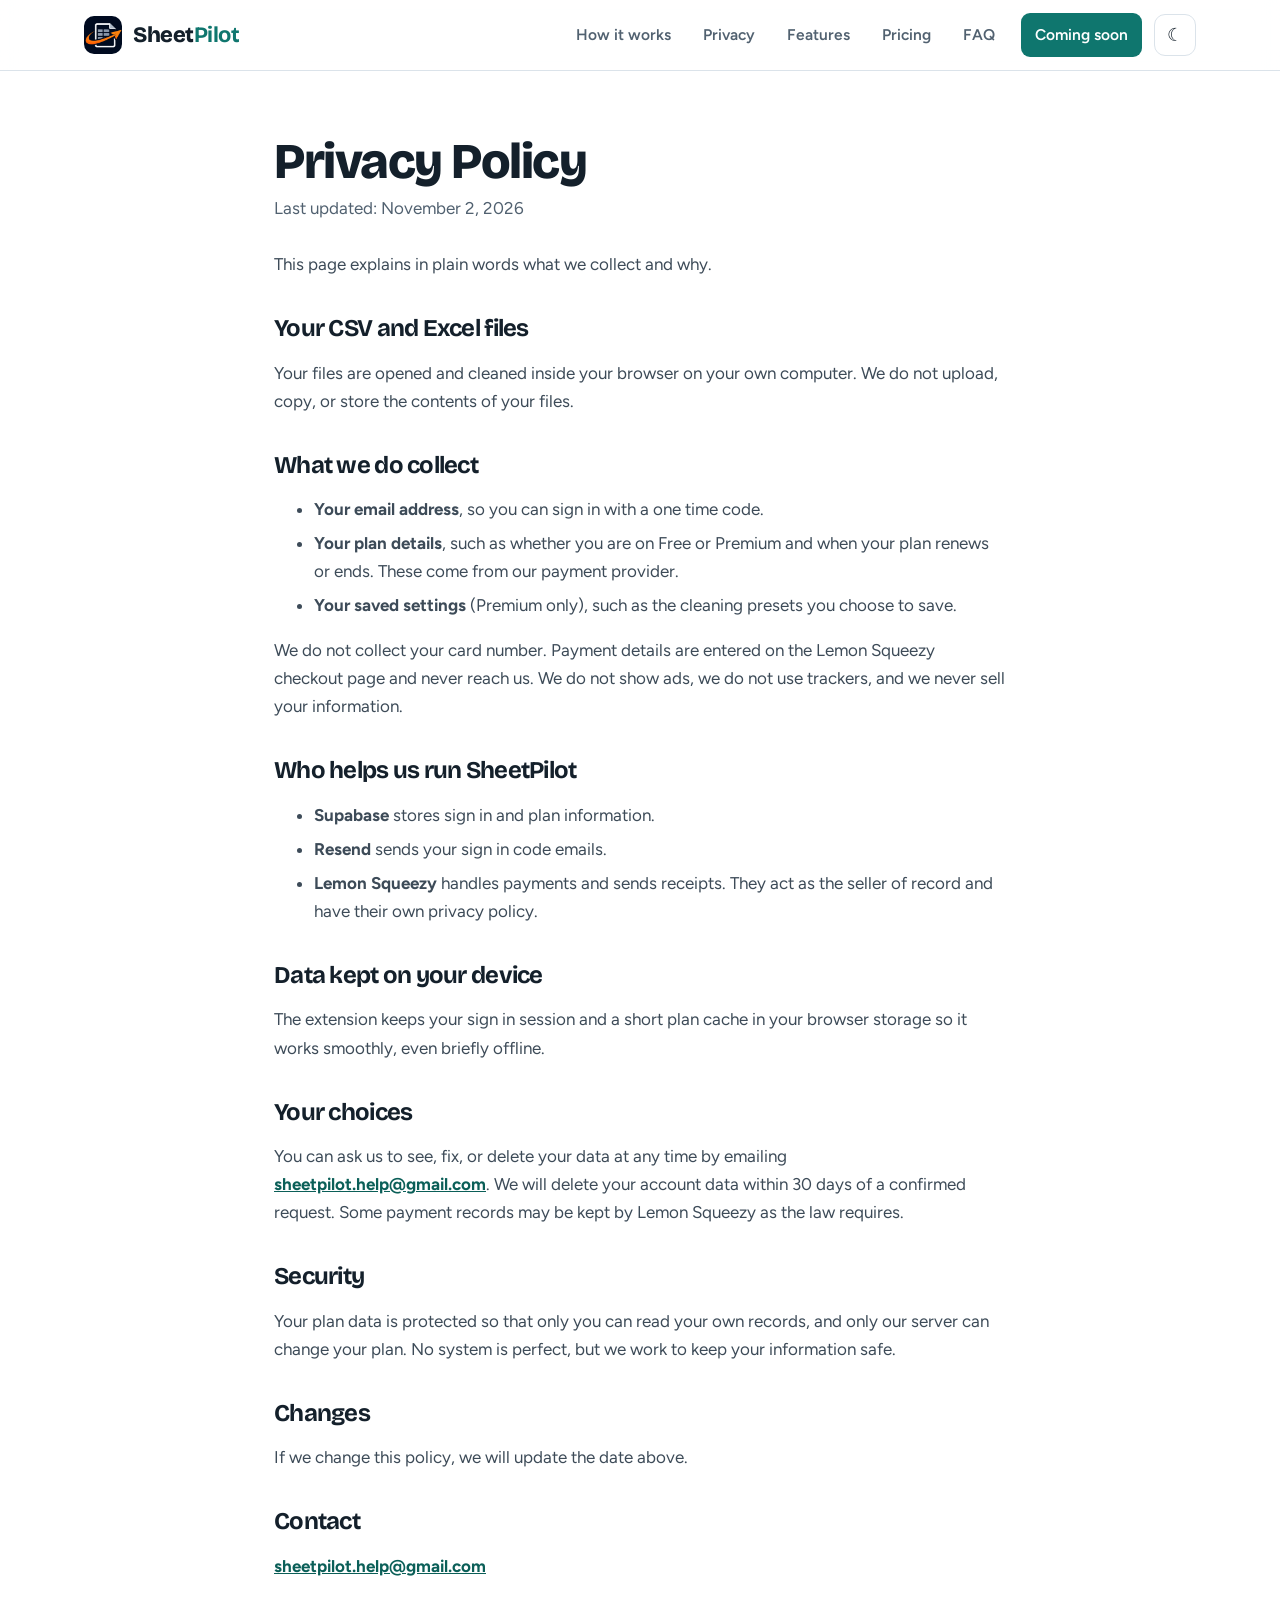
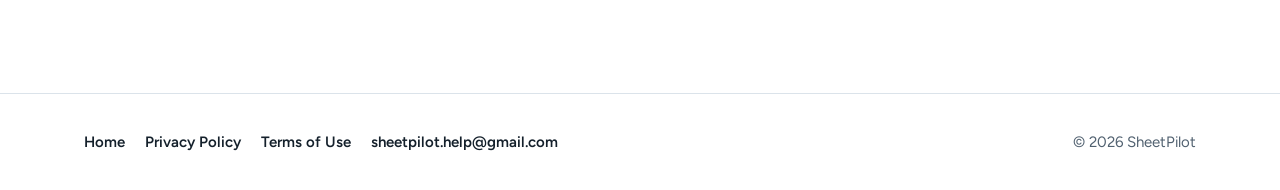
==== commit d7177ebf: "dark mode" ====
--- a/privacy.html
+++ b/privacy.html
@@ -1,95 +1,97 @@
-<!doctype html><html lang="en"><head><meta charset="utf-8"><meta name="viewport" content="width=device-width,initial-scale=1"><title>Privacy Policy | SheetPilot</title><meta name="description" content="How SheetPilot handles your data."><meta name="theme-color" content="#f4f9f6"><link rel="icon" href="logo.png"><link rel="preconnect" href="https://fonts.googleapis.com"><link rel="preconnect" href="https://fonts.gstatic.com" crossorigin><link rel="stylesheet" href="https://fonts.googleapis.com/css2?family=Bricolage+Grotesque:opsz,wght@12..96,700;12..96,800&family=Figtree:wght@400;600;700;800&display=swap"><style>
-:root{--ink:#10231a;--navy:#0b2e1c;--navy2:#14452b;--orange:#217346;--oink:#185c37;--bg:#f4f9f6;--card:#fff;--line:#d6e5db;--muted:#4a5f54;--ok:#217346;--d:"Bricolage Grotesque",Figtree,system-ui,sans-serif}
+<!doctype html><html lang="en"><head><meta charset="utf-8"><script>try{var t=localStorage.getItem("sp-theme");if(t)document.documentElement.setAttribute("data-theme",t)}catch(e){}</script><meta name="viewport" content="width=device-width,initial-scale=1"><title>Privacy Policy | SheetPilot</title><meta name="description" content="How SheetPilot handles your data."><meta name="theme-color" content="#f2f5f8" media="(prefers-color-scheme: light)"><meta name="theme-color" content="#0f1519" media="(prefers-color-scheme: dark)"><link rel="icon" href="logo.png"><link rel="preconnect" href="https://fonts.googleapis.com"><link rel="preconnect" href="https://fonts.gstatic.com" crossorigin><link rel="stylesheet" href="https://fonts.googleapis.com/css2?family=Bricolage+Grotesque:opsz,wght@12..96,700;12..96,800&family=Figtree:wght@400;600;700;800&display=swap"><style>
+:root{--ink:#14202b;--navy:#0d3b3a;--navy2:#12504d;--orange:#0f766e;--oink:#0b5f58;--bg:#f2f5f8;--card:#ffffff;--line:#dbe3ea;--line2:#e8edf2;--muted:#516170;--text2:#3d4b58;--ok:#0f766e;--on:#ffffff;--acc-hover:#0b5f58;--soft:#dff3f0;--accink:#0b5f58;--surf2:#eaf0f4;--surf3:#f6f9fb;--navbg:#ffffffee;--grid:#0f766e14;--glow:#0f766e26;--warnbg:#fff1b8;--warnink:#6b5200;--warn2:#9a6b00;--shadow:#14202b26;--d:"Bricolage Grotesque",Figtree,system-ui,sans-serif;color-scheme:light}
+:root[data-theme="dark"]{--ink:#d9e3ea;--navy:#12312f;--navy2:#174442;--orange:#3cc4b4;--oink:#7fe0d3;--bg:#0f1519;--card:#172026;--line:#2b3b46;--line2:#233039;--muted:#97a9b6;--text2:#b5c4cf;--ok:#5bd3c5;--on:#06211e;--acc-hover:#5bd3c5;--soft:#183a3a;--accink:#7fe0d3;--surf2:#1f2b33;--surf3:#131b20;--navbg:#0f1519ee;--grid:#3cc4b414;--glow:#3cc4b41f;--warnbg:#4a3d12;--warnink:#f2dc8a;--warn2:#e0b84a;--shadow:#00000066;color-scheme:dark}
+@media(prefers-color-scheme:dark){:root:not([data-theme="light"]){--ink:#d9e3ea;--navy:#12312f;--navy2:#174442;--orange:#3cc4b4;--oink:#7fe0d3;--bg:#0f1519;--card:#172026;--line:#2b3b46;--line2:#233039;--muted:#97a9b6;--text2:#b5c4cf;--ok:#5bd3c5;--on:#06211e;--acc-hover:#5bd3c5;--soft:#183a3a;--accink:#7fe0d3;--surf2:#1f2b33;--surf3:#131b20;--navbg:#0f1519ee;--grid:#3cc4b414;--glow:#3cc4b41f;--warnbg:#4a3d12;--warnink:#f2dc8a;--warn2:#e0b84a;--shadow:#00000066;color-scheme:dark}}
 *{box-sizing:border-box}html{scroll-behavior:smooth;scroll-padding-top:90px}
 body{margin:0;background:var(--bg);color:var(--ink);font:17px/1.65 Figtree,system-ui,"Segoe UI",sans-serif;-webkit-font-smoothing:antialiased}
 h1,h2,h3{font-family:var(--d);margin:0;letter-spacing:-.03em;line-height:1.06}
 a{color:inherit}.wrap{max-width:1160px;margin:0 auto;padding:0 24px}
 :focus-visible{outline:3px solid var(--orange);outline-offset:3px;border-radius:6px}
-.skip{position:absolute;left:-999px}.skip:focus{left:12px;top:12px;background:#fff;padding:8px 12px;z-index:99;border-radius:8px}
-.nav{position:sticky;top:0;z-index:50;background:#ffffffee;backdrop-filter:blur(12px);border-bottom:1px solid var(--line)}
+.skip{position:absolute;left:-999px}.skip:focus{left:12px;top:12px;background:var(--card);padding:8px 12px;z-index:99;border-radius:8px}
+.nav{position:sticky;top:0;z-index:50;background:var(--navbg);backdrop-filter:blur(12px);border-bottom:1px solid var(--line)}
 .nav .wrap{display:flex;align-items:center;justify-content:space-between;height:70px}
 .brand{display:flex;align-items:center;gap:11px;text-decoration:none;font:800 22px/1 var(--d);letter-spacing:-.02em}
 .brand img{width:38px;height:38px;border-radius:10px}.brand b{color:var(--orange)}.brand span{display:flex}
-.links{display:flex;align-items:center;gap:4px}.links a{text-decoration:none;color:var(--muted);font-weight:600;font-size:15.5px;padding:9px 14px;border-radius:9px}.links a:hover{color:var(--ink);background:#eaf4ee}
-.links .pill{background:var(--orange);color:#fff;margin-left:8px}.links .pill:hover{background:#185c37;color:#fff}
-.burger{display:none;width:44px;height:44px;border:1px solid var(--line);border-radius:11px;background:#fff;cursor:pointer;padding:0}
+.links{display:flex;align-items:center;gap:4px}.links a{text-decoration:none;color:var(--muted);font-weight:600;font-size:15.5px;padding:9px 14px;border-radius:9px}.links a:hover{color:var(--ink);background:var(--surf2)}
+.links .pill{background:var(--orange);color:var(--on);margin-left:8px}.links .pill:hover{background:var(--acc-hover);color:var(--on)}
+.burger{display:none;width:44px;height:44px;border:1px solid var(--line);border-radius:11px;background:var(--card);cursor:pointer;padding:0}
 .burger i{display:block;width:20px;height:2px;background:var(--ink);margin:5px auto;transition:.2s}
 .burger[aria-expanded=true] i:nth-child(1){transform:translateY(7px) rotate(45deg)}.burger[aria-expanded=true] i:nth-child(2){opacity:0}.burger[aria-expanded=true] i:nth-child(3){transform:translateY(-7px) rotate(-45deg)}
 .btn{display:inline-block;border-radius:12px;padding:15px 26px;font-weight:800;text-decoration:none;font-size:16.5px;border:0;cursor:pointer}
-.btn.pri{background:var(--orange);color:#fff}.btn.pri:hover{background:#2a8a56}
-.btn.sec{background:#fff;color:var(--ink);border:1.5px solid var(--line)}.btn.sec:hover{border-color:var(--ink)}
-.btn.soon{background:var(--orange);color:#fff;cursor:default}
+.btn.pri{background:var(--orange);color:var(--on)}.btn.pri:hover{background:var(--acc-hover)}
+.btn.sec{background:var(--card);color:var(--ink);border:1.5px solid var(--line)}.btn.sec:hover{border-color:var(--ink)}
+.btn.soon{background:var(--orange);color:var(--on);cursor:default}
 
 .hero{position:relative;overflow:hidden;padding:84px 0 96px;background:
- linear-gradient(#21734612 1px,transparent 1px) 0 0/44px 44px,linear-gradient(90deg,#21734612 1px,transparent 1px) 0 0/44px 44px,var(--bg)}
-.hero:after{content:"";position:absolute;right:-160px;top:-120px;width:620px;height:620px;border-radius:50%;background:radial-gradient(circle,#21734624,transparent 68%)}
+ linear-gradient(var(--grid) 1px,transparent 1px) 0 0/44px 44px,linear-gradient(90deg,var(--grid) 1px,transparent 1px) 0 0/44px 44px,var(--bg)}
+.hero:after{content:"";position:absolute;right:-160px;top:-120px;width:620px;height:620px;border-radius:50%;background:radial-gradient(circle,var(--glow),transparent 68%)}
 .hero .wrap{position:relative;z-index:1;display:grid;grid-template-columns:1.05fr .95fr;gap:56px;align-items:center}
-.badge{display:inline-flex;align-items:center;gap:8px;background:#fff;border:1px solid var(--line);border-radius:999px;padding:7px 15px;font-weight:700;font-size:14.5px;color:var(--muted);margin-bottom:24px}
+.badge{display:inline-flex;align-items:center;gap:8px;background:var(--card);border:1px solid var(--line);border-radius:999px;padding:7px 15px;font-weight:700;font-size:14.5px;color:var(--muted);margin-bottom:24px}
 .badge:before{content:"";width:8px;height:8px;border-radius:50%;background:var(--ok)}
 .hero h1{font-size:clamp(42px,5.8vw,72px);font-weight:800}
 .hero .lead{font-size:20.5px;color:var(--muted);max-width:30em;margin:22px 0 32px}
 .cta{display:flex;flex-wrap:wrap;gap:12px}.fine{color:var(--muted);font-size:15px;margin:18px 0 0}
 
 /* side panel mock */
-.panel{background:#fff;border:1px solid var(--line);border-radius:22px;box-shadow:0 40px 90px #0c173020,0 2px 0 #fff inset;max-width:430px;margin-left:auto;overflow:hidden;font-size:14px}
+.panel{background:var(--card);border:1px solid var(--line);border-radius:22px;box-shadow:0 40px 90px var(--shadow),0 2px 0 #fff inset;max-width:430px;margin-left:auto;overflow:hidden;font-size:14px}
 .ph{display:flex;align-items:center;justify-content:space-between;padding:15px 18px;border-bottom:1px solid var(--line)}
 .ph .b{display:flex;align-items:center;gap:10px;font:800 17px/1 var(--d)}.ph img{width:30px;height:30px;border-radius:8px}
-.tag{font-size:11.5px;font-weight:800;background:#e8f6ef;color:#0e6b40;border-radius:999px;padding:5px 11px;letter-spacing:.04em}
+.tag{font-size:11.5px;font-weight:800;background:var(--soft);color:var(--accink);border-radius:999px;padding:5px 11px;letter-spacing:.04em}
 .stats{display:grid;grid-template-columns:repeat(3,1fr);gap:8px;padding:14px 18px 6px}
-.stat{background:#eef6f1;border-radius:11px;padding:10px 12px}.stat small{display:block;color:var(--muted);font-weight:700;font-size:12px}
+.stat{background:var(--surf2);border-radius:11px;padding:10px 12px}.stat small{display:block;color:var(--muted);font-weight:700;font-size:12px}
 .stat strong{display:block;font:800 24px/1.2 var(--d)}
 .swap{display:inline-grid}.swap>*{grid-area:1/1}
 .swap .a{animation:o 7s ease forwards}.swap .b{animation:n 7s ease forwards;opacity:0}
 @keyframes o{0%,62%{opacity:1}70%,100%{opacity:0}}@keyframes n{0%,66%{opacity:0}76%,100%{opacity:1}}
-.stat .warn{color:#9a6b00}.stat .good{color:var(--ok)}
+.stat .warn{color:var(--warn2)}.stat .good{color:var(--ok)}
 .tbl{height:340px;overflow:hidden;padding:6px 18px 0;animation:h 7s ease forwards}@keyframes h{0%,62%{height:340px}100%{height:236px}}
 .tbl table{width:100%;border-collapse:collapse;table-layout:fixed}
 .tbl th{text-align:left;color:var(--muted);font-size:12px;font-weight:700;padding:8px 8px;border-bottom:1px solid var(--line)}
 .tbl th:nth-child(1){width:33%}.tbl th:nth-child(2){width:37%}
-.tbl td{height:38px;padding:0 8px;border-bottom:1px solid #e6f0ea;white-space:nowrap;overflow:hidden;text-overflow:ellipsis}
+.tbl td{height:38px;padding:0 8px;border-bottom:1px solid var(--line2);white-space:nowrap;overflow:hidden;text-overflow:ellipsis}
 .tbl tr.d td{animation:f 7s ease forwards}
-@keyframes f{0%,16%{background:#fff;height:38px}28%,54%{background:#fff1b8;color:#6b5200;height:38px}66%{background:#fff1b8;color:transparent;height:38px}100%{background:#fff;color:transparent;height:0;font-size:0;border-color:transparent}}
-.pf{padding:14px 18px 18px;border-top:1px solid var(--line);background:#f7fbf8}
+@keyframes f{0%,16%{background:var(--card);height:38px}28%,54%{background:var(--warnbg);color:var(--warnink);height:38px}66%{background:var(--warnbg);color:transparent;height:38px}100%{background:var(--card);color:transparent;height:0;font-size:0;border-color:transparent}}
+.pf{padding:14px 18px 18px;border-top:1px solid var(--line);background:var(--surf3)}
 .pf .go{display:grid;width:100%}.pf .go>*{grid-area:1/1;text-align:center;border-radius:11px;padding:12px;font-weight:800}
-.pf .a{background:var(--ink);color:#fff;animation:o 7s ease forwards}.pf .b{background:#e8f6ef;color:#0e6b40;opacity:0;animation:n 7s ease forwards}
+.pf .a{background:var(--orange);color:var(--on);animation:o 7s ease forwards}.pf .b{background:var(--soft);color:var(--accink);opacity:0;animation:n 7s ease forwards}
 
 /* trust strip */
-.strip{background:#fff;border-block:1px solid var(--line)}.strip .wrap{display:grid;grid-template-columns:repeat(3,1fr);gap:0}
+.strip{background:var(--card);border-block:1px solid var(--line)}.strip .wrap{display:grid;grid-template-columns:repeat(3,1fr);gap:0}
 .strip div.i{padding:26px 24px;border-left:1px solid var(--line)}.strip div.i:first-child{border-left:0;padding-left:0}
 .strip b{display:block;font:800 19px var(--d);letter-spacing:-.02em}.strip span{color:var(--muted);font-size:15.5px}
 
 section{padding:96px 0}.head{max-width:660px;margin-bottom:48px}.head h2{font-size:clamp(32px,4.3vw,50px);font-weight:800}.head p{color:var(--muted);font-size:19.5px;margin:14px 0 0}
 
 .steps{display:grid;grid-template-columns:repeat(3,1fr);gap:20px;padding:0;margin:0;list-style:none;counter-reset:s}
-.steps li{background:#fff;border:1px solid var(--line);border-radius:20px;padding:30px;counter-increment:s}
-.steps li:before{content:counter(s);display:grid;place-items:center;width:40px;height:40px;border-radius:12px;background:var(--ink);color:#fff;font:800 18px var(--d);margin-bottom:18px}
+.steps li{background:var(--card);border:1px solid var(--line);border-radius:20px;padding:30px;counter-increment:s}
+.steps li:before{content:counter(s);display:grid;place-items:center;width:40px;height:40px;border-radius:12px;background:var(--orange);color:var(--on);font:800 18px var(--d);margin-bottom:18px}
 .steps h3{font-size:23px;margin-bottom:8px}.steps p{margin:0;color:var(--muted)}
 
 /* privacy */
 .dark{background:var(--navy);color:#fff;border-radius:34px;margin:0 16px;position:relative;overflow:hidden}
-.dark:before{content:"";position:absolute;inset:0;background:radial-gradient(600px 300px at 90% 0,#2173463a,transparent 70%)}
+.dark:before{content:"";position:absolute;inset:0;background:radial-gradient(600px 300px at 90% 0,#0f766e3a,transparent 70%)}
 .dark .wrap{position:relative;display:grid;grid-template-columns:1fr 1.1fr;gap:56px;align-items:center}
-.dark h2{font-size:clamp(32px,4.3vw,50px);font-weight:800}.dark p{color:#c3dccd;font-size:19px;margin:16px 0 0;max-width:28em}
-.diag{display:grid;gap:14px}.box{border-radius:18px;padding:20px 22px;border:1px solid #ffffff24;background:#ffffff0d}
-.box h3{font-size:18px;margin-bottom:4px}.box p{font-size:15.5px;margin:0;color:#c3dccd}.box.you{border-color:var(--orange);background:#21734622}
-.box.you h3{color:#8fe0b2}.arrow{display:flex;align-items:center;gap:12px;padding:0 10px;color:#a3c9b2;font-weight:700;font-size:15px}
+.dark h2{font-size:clamp(32px,4.3vw,50px);font-weight:800}.dark p{color:#bcd9d5;font-size:19px;margin:16px 0 0;max-width:28em}
+.diag{display:grid;gap:14px}.box{border-radius:18px;padding:20px 22px;border:1px solid #ffffff24;background:var(--card)fff0d}
+.box h3{font-size:18px;margin-bottom:4px}.box p{font-size:15.5px;margin:0;color:#bcd9d5}.box.you{border-color:var(--orange);background:#3cc4b422}
+.box.you h3{color:#7fe0d3}.arrow{display:flex;align-items:center;gap:12px;padding:0 10px;color:#a3c9b2;font-weight:700;font-size:15px}
 .arrow:before{content:"";flex:none;width:2px;height:30px;background:repeating-linear-gradient(#a3c9b2 0 5px,transparent 5px 9px)}
 .arrow.no{color:#ff9a9a}.arrow.no:before{background:repeating-linear-gradient(#ff9a9a 0 5px,transparent 5px 9px)}
-.arrow.yes{color:#7de0ae}.arrow.yes:before{background:#7de0ae}
+.arrow.yes{color:#6fe3d3}.arrow.yes:before{background:#6fe3d3}
 
 /* features */
 .grid{display:grid;grid-template-columns:repeat(3,1fr);gap:20px}
-.card{background:#fff;border:1px solid var(--line);border-radius:20px;padding:28px}.card h3{font-size:21px;margin:0 0 8px}.card p{margin:0;color:var(--muted)}
-.chip{display:inline-block;font-size:12.5px;font-weight:800;background:#dff1e6;color:var(--oink);border-radius:7px;padding:3px 9px;margin-bottom:12px}
-.ba{font-family:ui-monospace,Consolas,monospace;font-size:13.5px;background:#eef6f1;border-radius:10px;padding:11px 13px;margin-top:16px;line-height:1.7}.ba s{color:#8a96b0}.ba b{color:var(--ok)}
+.card{background:var(--card);border:1px solid var(--line);border-radius:20px;padding:28px}.card h3{font-size:21px;margin:0 0 8px}.card p{margin:0;color:var(--muted)}
+.chip{display:inline-block;font-size:12.5px;font-weight:800;background:var(--soft);color:var(--accink);border-radius:7px;padding:3px 9px;margin-bottom:12px}
+.ba{font-family:ui-monospace,Consolas,monospace;font-size:13.5px;background:var(--surf2);border-radius:10px;padding:11px 13px;margin-top:16px;line-height:1.7}.ba s{color:var(--muted)}.ba b{color:var(--ok)}
 
 /* pricing */
 .plans{display:grid;grid-template-columns:1fr 1fr;gap:22px;max-width:880px}
-.plan{border-radius:24px;padding:38px;border:1px solid var(--line);background:#fff}
+.plan{border-radius:24px;padding:38px;border:1px solid var(--line);background:var(--card)}
 .plan h3{font-size:24px}.price{font:800 58px/1.1 var(--d);letter-spacing:-.04em;margin:14px 0 2px}.price small{font:600 17px Figtree;letter-spacing:0;color:var(--muted)}
 .plan .alt{color:var(--muted);margin:0 0 22px}.plan ul{list-style:none;padding:0;margin:0}
-.plan li{padding:10px 0 10px 32px;position:relative;border-top:1px solid #e6f0ea}.plan li:before{content:"";position:absolute;left:5px;top:16px;width:12px;height:7px;border-left:3px solid var(--ok);border-bottom:3px solid var(--ok);transform:rotate(-45deg)}
-.plan.pro{background:var(--navy);color:#fff;border:0;box-shadow:0 30px 70px #0b2e1c44}.plan.pro .alt,.plan.pro .price small{color:#b4d3c0}.plan.pro li{border-color:#ffffff1f}.plan.pro li:before{border-color:#7de0ae}
+.plan li{padding:10px 0 10px 32px;position:relative;border-top:1px solid var(--line2)}.plan li:before{content:"";position:absolute;left:5px;top:16px;width:12px;height:7px;border-left:3px solid var(--ok);border-bottom:3px solid var(--ok);transform:rotate(-45deg)}
+.plan.pro{background:var(--navy);color:#fff;border:0;box-shadow:0 30px 70px #0d3b3a44}.plan.pro .alt,.plan.pro .price small{color:#b4dad6}.plan.pro li{border-color:#ffffff1f}.plan.pro li:before{border-color:#6fe3d3}
 .note{margin:24px 0 0;color:var(--muted);font-size:15.5px;max-width:50em}
 
 .faq{max-width:780px}.faq details{border-top:1px solid var(--line)}.faq details:last-child{border-bottom:1px solid var(--line)}
@@ -98,21 +100,25 @@
 .faq p{margin:0 0 22px;color:var(--muted);max-width:42em}
 
 .end{text-align:center;padding:100px 0}.end h2{font-size:clamp(34px,5vw,58px);font-weight:800;max-width:13em;margin:0 auto 16px}.end p{color:var(--muted);font-size:19.5px;max-width:30em;margin:0 auto 30px}.end .cta{justify-content:center}
-footer{border-top:1px solid var(--line);background:#fff;padding:36px 0;font-size:15px;color:var(--muted)}
+footer{border-top:1px solid var(--line);background:var(--card);padding:36px 0;font-size:15px;color:var(--muted)}
 footer .wrap{display:flex;flex-wrap:wrap;gap:18px;justify-content:space-between}footer a{margin-right:20px;text-decoration:none;color:var(--ink);font-weight:600}footer a:hover{text-decoration:underline}footer p{margin:0}
 
-.doc{background:#fff;padding:64px 0 96px}.doc .wrap{max-width:780px}.doc h1{font-size:clamp(34px,5vw,50px);font-weight:800;margin-bottom:6px}.doc .when{color:var(--muted);margin:0 0 28px}
-.doc h2{font-size:24px;margin:38px 0 8px}.doc p,.doc li{color:#34415e}.doc li{margin:6px 0}.doc a{color:var(--oink);font-weight:700}
+.doc{background:var(--card);padding:64px 0 96px}.doc .wrap{max-width:780px}.doc h1{font-size:clamp(34px,5vw,50px);font-weight:800;margin-bottom:6px}.doc .when{color:var(--muted);margin:0 0 28px}
+.doc h2{font-size:24px;margin:38px 0 8px}.doc p,.doc li{color:var(--text2)}.doc li{margin:6px 0}.doc a{color:var(--oink);font-weight:700}
 
+
+.theme{order:2;margin-left:12px;width:42px;height:42px;border:1px solid var(--line);border-radius:11px;background:var(--card);color:var(--ink);font-size:18px;cursor:pointer;padding:0;display:grid;place-items:center}.theme:hover{background:var(--surf2)}
+.links{order:1;margin-left:auto}.burger{order:3;margin-left:8px}
+.skip:focus{color:#14202b}
 @media(max-width:920px){
  .hero{padding:48px 0 64px}.hero .wrap,.dark .wrap{grid-template-columns:1fr;gap:42px}.panel{margin:0 auto;max-width:460px}
  .strip .wrap{grid-template-columns:1fr}.strip div.i{border-left:0;border-top:1px solid var(--line);padding:18px 0}.strip div.i:first-child{border-top:0}
  .steps,.grid,.plans{grid-template-columns:1fr}section{padding:68px 0}.dark{margin:0 10px;border-radius:26px}
- .burger{display:block}.links{display:none;position:absolute;left:0;right:0;top:70px;background:#fff;border-bottom:1px solid var(--line);flex-direction:column;align-items:stretch;padding:10px 24px 20px;gap:2px}
+ .burger{display:block}.links{margin-left:0;display:none;position:absolute;left:0;right:0;top:70px;background:var(--card);border-bottom:1px solid var(--line);flex-direction:column;align-items:stretch;padding:10px 24px 20px;gap:2px}
  .links.open{display:flex}.links a{padding:14px 10px;font-size:17px}.links .pill{margin:8px 0 0;text-align:center}
 }
 @media(prefers-reduced-motion:reduce){.tbl{animation:none;height:236px}.swap .a,.swap .b,.pf .a,.pf .b,.tbl tr.d td{animation:none}.tbl tr.d{display:none}.swap .a,.pf .a{opacity:0}.swap .b,.pf .b{opacity:1}html{scroll-behavior:auto}}
-</style></head><body><a class="skip" href="#main">Skip to content</a><header class="nav"><div class="wrap"><a class="brand" href="index.html"><img src="logo.png" alt="" width="38" height="38"><span>Sheet<b>Pilot</b></span></a><button class="burger" aria-label="Menu" aria-expanded="false" aria-controls="links"><i></i><i></i><i></i></button><nav class="links" id="links" aria-label="Main"><a href="index.html#how">How it works</a><a href="index.html#privacy">Privacy</a><a href="index.html#features">Features</a><a href="index.html#pricing">Pricing</a><a href="index.html#faq">FAQ</a><a class="pill" href="index.html#get">Coming soon</a></nav></div></header><main id="main" class="doc"><div class="wrap"><h1>Privacy Policy</h1><p class="when">Last updated: November 2, 2026</p><p>This page explains in plain words what we collect and why.</p><h2>Your CSV files</h2><p>Your files are opened and cleaned inside your browser on your own computer. We do not upload, copy, or store the contents of your files.</p>
+</style></head><body><a class="skip" href="#main">Skip to content</a><header class="nav"><div class="wrap"><a class="brand" href="index.html"><img src="logo.png" alt="" width="38" height="38"><span>Sheet<b>Pilot</b></span></a><button class="theme" type="button" aria-label="Switch to dark mode"></button><button class="burger" aria-label="Menu" aria-expanded="false" aria-controls="links"><i></i><i></i><i></i></button><nav class="links" id="links" aria-label="Main"><a href="index.html#how">How it works</a><a href="index.html#privacy">Privacy</a><a href="index.html#features">Features</a><a href="index.html#pricing">Pricing</a><a href="index.html#faq">FAQ</a><a class="pill" href="index.html#get">Coming soon</a></nav></div></header><main id="main" class="doc"><div class="wrap"><h1>Privacy Policy</h1><p class="when">Last updated: November 2, 2026</p><p>This page explains in plain words what we collect and why.</p><h2>Your CSV and Excel files</h2><p>Your files are opened and cleaned inside your browser on your own computer. We do not upload, copy, or store the contents of your files.</p>
 <h2>What we do collect</h2><ul><li><b>Your email address</b>, so you can sign in with a one time code.</li><li><b>Your plan details</b>, such as whether you are on Free or Premium and when your plan renews or ends. These come from our payment provider.</li><li><b>Your saved settings</b> (Premium only), such as the cleaning presets you choose to save.</li></ul>
 <p>We do not collect your card number. Payment details are entered on the Lemon Squeezy checkout page and never reach us. We do not show ads, we do not use trackers, and we never sell your information.</p>
 <h2>Who helps us run SheetPilot</h2><ul><li><b>Supabase</b> stores sign in and plan information.</li><li><b>Resend</b> sends your sign in code emails.</li><li><b>Lemon Squeezy</b> handles payments and sends receipts. They act as the seller of record and have their own privacy policy.</li></ul>
@@ -120,4 +126,4 @@
 <h2>Your choices</h2><p>You can ask us to see, fix, or delete your data at any time by emailing <a href="mailto:sheetpilot.help@gmail.com">sheetpilot.help@gmail.com</a>. We will delete your account data within 30 days of a confirmed request. Some payment records may be kept by Lemon Squeezy as the law requires.</p>
 <h2>Security</h2><p>Your plan data is protected so that only you can read your own records, and only our server can change your plan. No system is perfect, but we work to keep your information safe.</p>
 <h2>Changes</h2><p>If we change this policy, we will update the date above.</p>
-<h2>Contact</h2><p><a href="mailto:sheetpilot.help@gmail.com">sheetpilot.help@gmail.com</a></p></div></main><footer><div class="wrap"><div><a href="index.html">Home</a><a href="privacy.html">Privacy Policy</a><a href="terms.html">Terms of Use</a><a href="mailto:sheetpilot.help@gmail.com">sheetpilot.help@gmail.com</a></div><p>© 2026 SheetPilot</p></div></footer><script>const b=document.querySelector('.burger'),l=document.querySelector('.links');if(b&&l){const c=()=>{l.classList.remove('open');b.setAttribute('aria-expanded','false')};b.addEventListener('click',()=>{const o=l.classList.toggle('open');b.setAttribute('aria-expanded',o)});l.addEventListener('click',e=>{if(e.target.tagName==='A')c()});document.addEventListener('keydown',e=>{if(e.key==='Escape')c()})}</script></body></html>+<h2>Contact</h2><p><a href="mailto:sheetpilot.help@gmail.com">sheetpilot.help@gmail.com</a></p></div></main><footer><div class="wrap"><div><a href="index.html">Home</a><a href="privacy.html">Privacy Policy</a><a href="terms.html">Terms of Use</a><a href="mailto:sheetpilot.help@gmail.com">sheetpilot.help@gmail.com</a></div><p>© 2026 SheetPilot</p></div></footer><script>(function(){var r=document.documentElement,t=document.querySelector('.theme');function dark(){var a=r.getAttribute('data-theme');return a?a==='dark':matchMedia('(prefers-color-scheme: dark)').matches}function paint(){if(t){var d=dark();t.textContent=d?'\u2600':'\u263E';t.setAttribute('aria-label',d?'Switch to light mode':'Switch to dark mode')}}paint();if(t)t.addEventListener('click',function(){var n=dark()?'light':'dark';r.setAttribute('data-theme',n);try{localStorage.setItem('sp-theme',n)}catch(e){}paint()})})();const b=document.querySelector('.burger'),l=document.querySelector('.links');if(b&&l){const c=()=>{l.classList.remove('open');b.setAttribute('aria-expanded','false')};b.addEventListener('click',()=>{const o=l.classList.toggle('open');b.setAttribute('aria-expanded',o)});l.addEventListener('click',e=>{if(e.target.tagName==='A')c()});document.addEventListener('keydown',e=>{if(e.key==='Escape')c()})}</script></body></html>
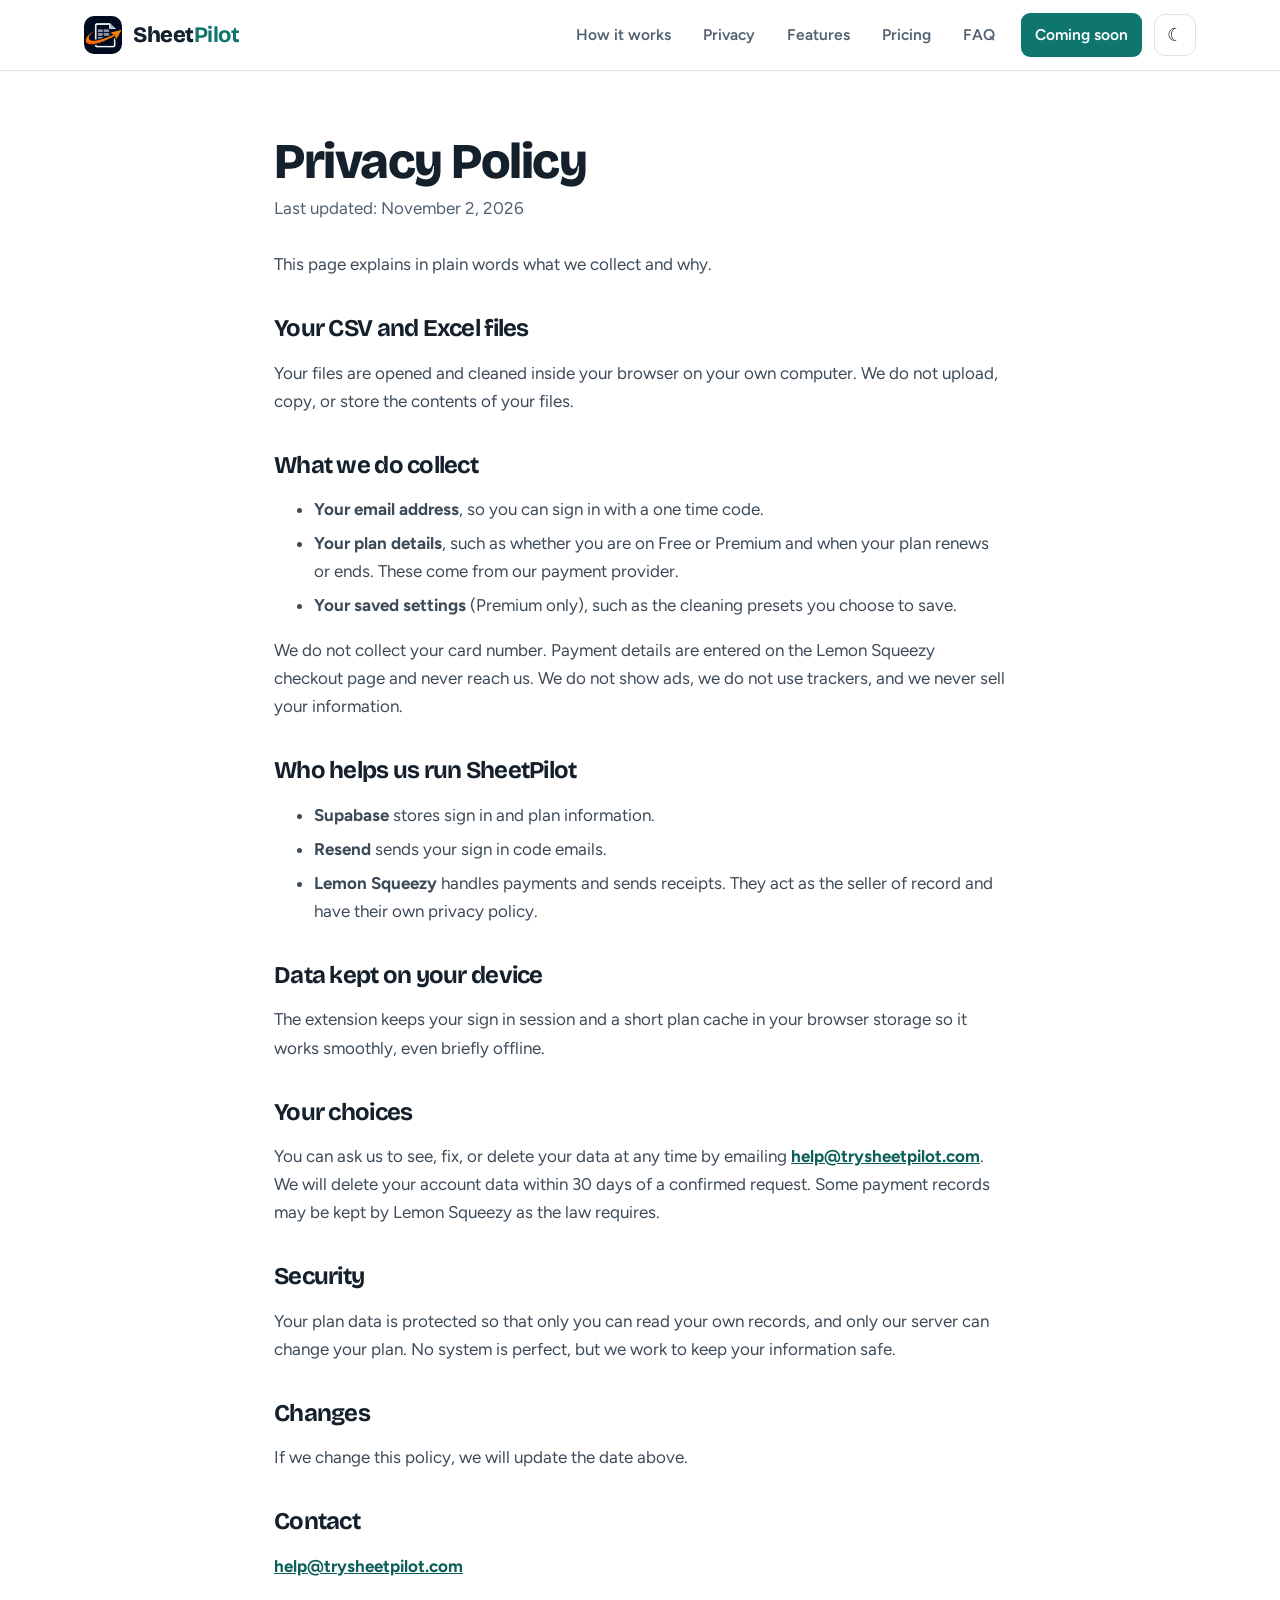
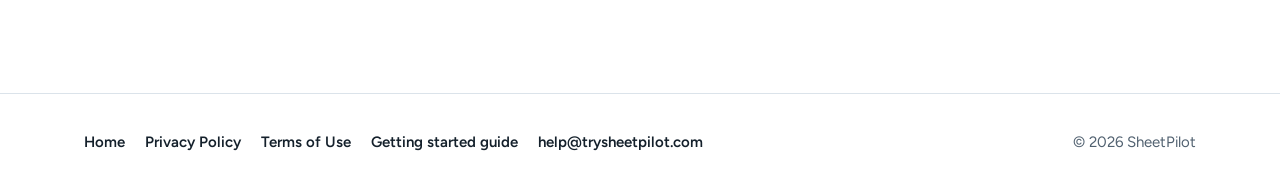
==== commit 0d507e75: "FAQ check" ====
--- a/privacy.html
+++ b/privacy.html
@@ -123,7 +123,7 @@
 <p>We do not collect your card number. Payment details are entered on the Lemon Squeezy checkout page and never reach us. We do not show ads, we do not use trackers, and we never sell your information.</p>
 <h2>Who helps us run SheetPilot</h2><ul><li><b>Supabase</b> stores sign in and plan information.</li><li><b>Resend</b> sends your sign in code emails.</li><li><b>Lemon Squeezy</b> handles payments and sends receipts. They act as the seller of record and have their own privacy policy.</li></ul>
 <h2>Data kept on your device</h2><p>The extension keeps your sign in session and a short plan cache in your browser storage so it works smoothly, even briefly offline.</p>
-<h2>Your choices</h2><p>You can ask us to see, fix, or delete your data at any time by emailing <a href="mailto:sheetpilot.help@gmail.com">sheetpilot.help@gmail.com</a>. We will delete your account data within 30 days of a confirmed request. Some payment records may be kept by Lemon Squeezy as the law requires.</p>
+<h2>Your choices</h2><p>You can ask us to see, fix, or delete your data at any time by emailing <a href="mailto:help@trysheetpilot.com">help@trysheetpilot.com</a>. We will delete your account data within 30 days of a confirmed request. Some payment records may be kept by Lemon Squeezy as the law requires.</p>
 <h2>Security</h2><p>Your plan data is protected so that only you can read your own records, and only our server can change your plan. No system is perfect, but we work to keep your information safe.</p>
 <h2>Changes</h2><p>If we change this policy, we will update the date above.</p>
-<h2>Contact</h2><p><a href="mailto:sheetpilot.help@gmail.com">sheetpilot.help@gmail.com</a></p></div></main><footer><div class="wrap"><div><a href="index.html">Home</a><a href="privacy.html">Privacy Policy</a><a href="terms.html">Terms of Use</a><a href="mailto:sheetpilot.help@gmail.com">sheetpilot.help@gmail.com</a></div><p>© 2026 SheetPilot</p></div></footer><script>(function(){var r=document.documentElement,t=document.querySelector('.theme');function dark(){var a=r.getAttribute('data-theme');return a?a==='dark':matchMedia('(prefers-color-scheme: dark)').matches}function paint(){if(t){var d=dark();t.textContent=d?'\u2600':'\u263E';t.setAttribute('aria-label',d?'Switch to light mode':'Switch to dark mode')}}paint();if(t)t.addEventListener('click',function(){var n=dark()?'light':'dark';r.setAttribute('data-theme',n);try{localStorage.setItem('sp-theme',n)}catch(e){}paint()})})();const b=document.querySelector('.burger'),l=document.querySelector('.links');if(b&&l){const c=()=>{l.classList.remove('open');b.setAttribute('aria-expanded','false')};b.addEventListener('click',()=>{const o=l.classList.toggle('open');b.setAttribute('aria-expanded',o)});l.addEventListener('click',e=>{if(e.target.tagName==='A')c()});document.addEventListener('keydown',e=>{if(e.key==='Escape')c()})}</script></body></html>+<h2>Contact</h2><p><a href="mailto:help@trysheetpilot.com">help@trysheetpilot.com</a></p></div></main><footer><div class="wrap"><div><a href="index.html">Home</a><a href="privacy.html">Privacy Policy</a><a href="terms.html">Terms of Use</a><a href="SheetPilot-Getting-Started.pdf">Getting started guide</a><a href="mailto:help@trysheetpilot.com">help@trysheetpilot.com</a></div><p>© 2026 SheetPilot</p></div></footer><script>(function(){var r=document.documentElement,t=document.querySelector('.theme');function dark(){var a=r.getAttribute('data-theme');return a?a==='dark':matchMedia('(prefers-color-scheme: dark)').matches}function paint(){if(t){var d=dark();t.textContent=d?'\u2600':'\u263E';t.setAttribute('aria-label',d?'Switch to light mode':'Switch to dark mode')}}paint();if(t)t.addEventListener('click',function(){var n=dark()?'light':'dark';r.setAttribute('data-theme',n);try{localStorage.setItem('sp-theme',n)}catch(e){}paint()})})();const b=document.querySelector('.burger'),l=document.querySelector('.links');if(b&&l){const c=()=>{l.classList.remove('open');b.setAttribute('aria-expanded','false')};b.addEventListener('click',()=>{const o=l.classList.toggle('open');b.setAttribute('aria-expanded',o)});l.addEventListener('click',e=>{if(e.target.tagName==='A')c()});document.addEventListener('keydown',e=>{if(e.key==='Escape')c()})}</script></body></html>
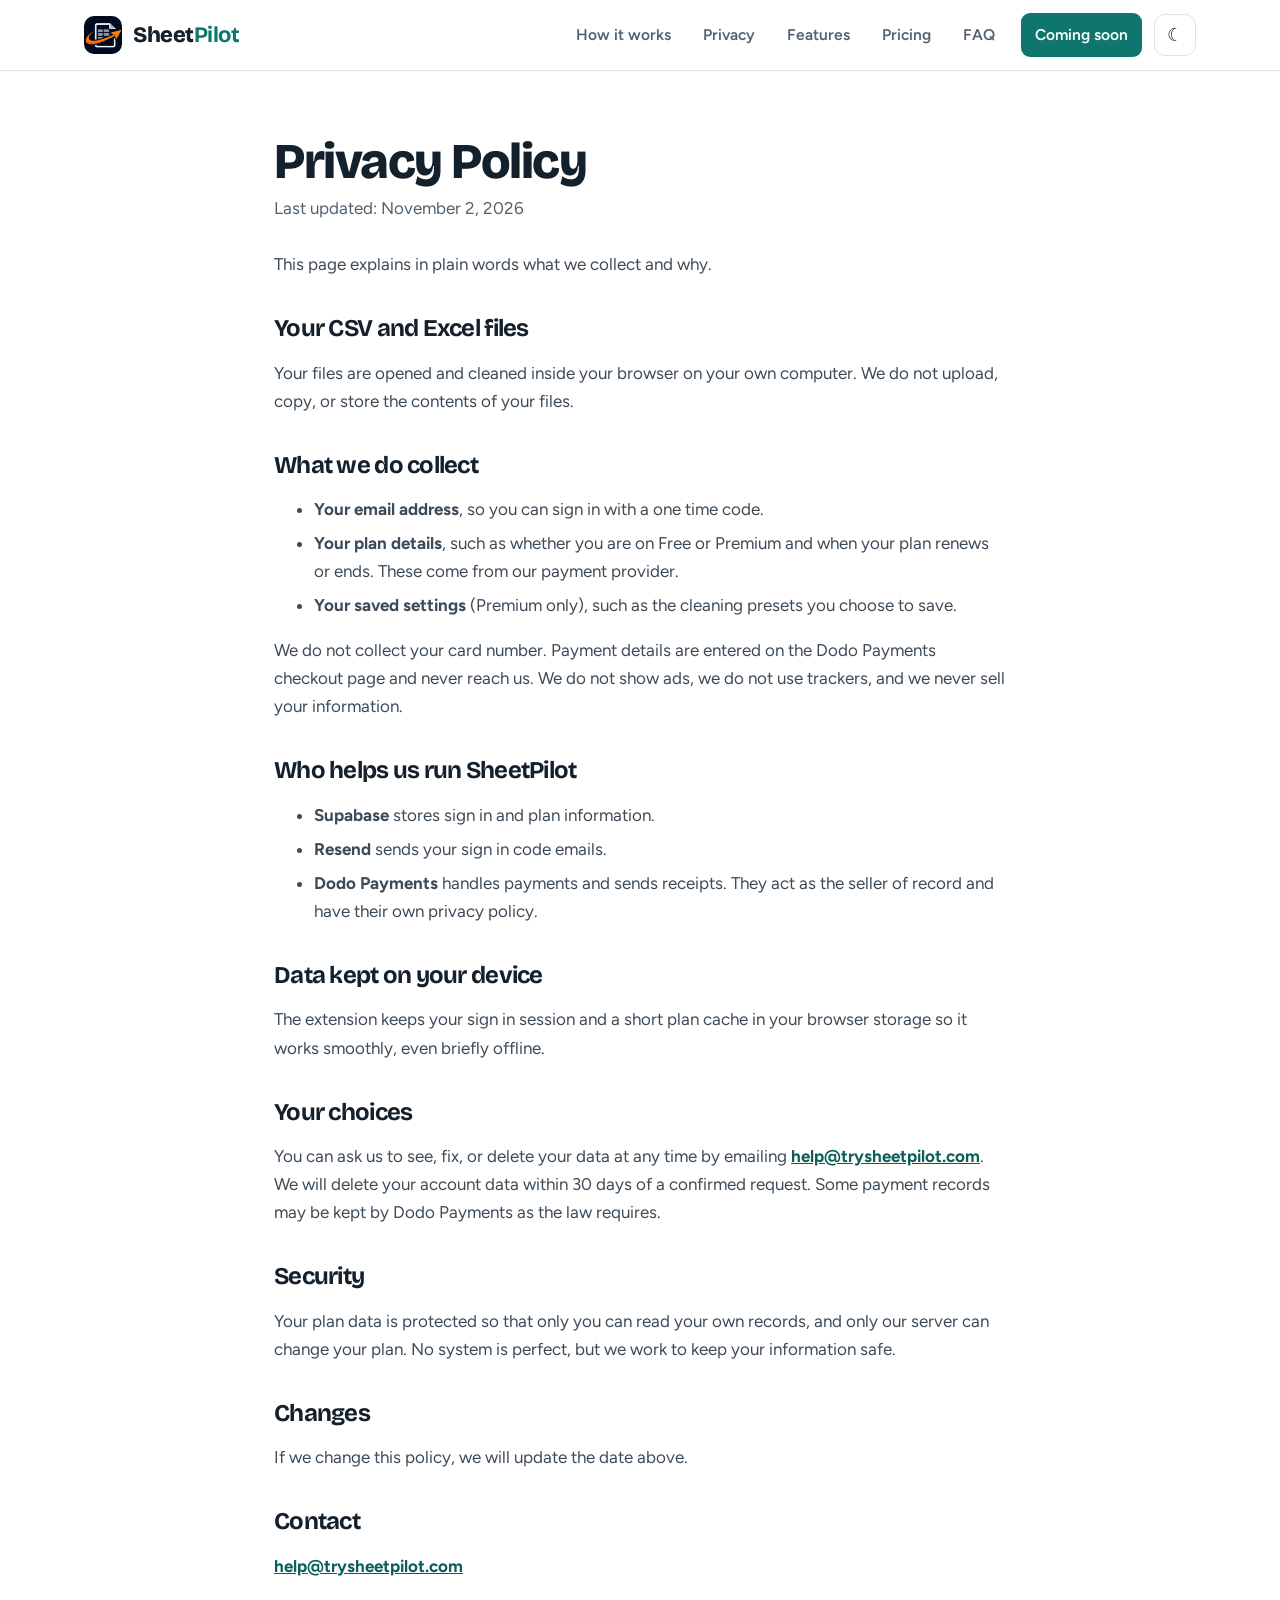
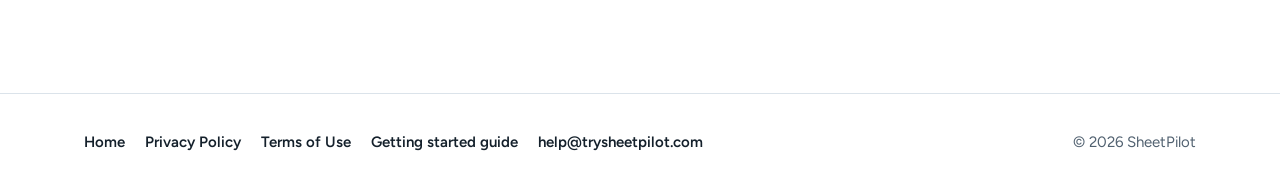
==== commit 32f80cfa: "Add files via upload" ====
--- a/privacy.html
+++ b/privacy.html
@@ -120,10 +120,10 @@
 @media(prefers-reduced-motion:reduce){.tbl{animation:none;height:236px}.swap .a,.swap .b,.pf .a,.pf .b,.tbl tr.d td{animation:none}.tbl tr.d{display:none}.swap .a,.pf .a{opacity:0}.swap .b,.pf .b{opacity:1}html{scroll-behavior:auto}}
 </style></head><body><a class="skip" href="#main">Skip to content</a><header class="nav"><div class="wrap"><a class="brand" href="index.html"><img src="logo.png" alt="" width="38" height="38"><span>Sheet<b>Pilot</b></span></a><button class="theme" type="button" aria-label="Switch to dark mode"></button><button class="burger" aria-label="Menu" aria-expanded="false" aria-controls="links"><i></i><i></i><i></i></button><nav class="links" id="links" aria-label="Main"><a href="index.html#how">How it works</a><a href="index.html#privacy">Privacy</a><a href="index.html#features">Features</a><a href="index.html#pricing">Pricing</a><a href="index.html#faq">FAQ</a><a class="pill" href="index.html#get">Coming soon</a></nav></div></header><main id="main" class="doc"><div class="wrap"><h1>Privacy Policy</h1><p class="when">Last updated: November 2, 2026</p><p>This page explains in plain words what we collect and why.</p><h2>Your CSV and Excel files</h2><p>Your files are opened and cleaned inside your browser on your own computer. We do not upload, copy, or store the contents of your files.</p>
 <h2>What we do collect</h2><ul><li><b>Your email address</b>, so you can sign in with a one time code.</li><li><b>Your plan details</b>, such as whether you are on Free or Premium and when your plan renews or ends. These come from our payment provider.</li><li><b>Your saved settings</b> (Premium only), such as the cleaning presets you choose to save.</li></ul>
-<p>We do not collect your card number. Payment details are entered on the Lemon Squeezy checkout page and never reach us. We do not show ads, we do not use trackers, and we never sell your information.</p>
-<h2>Who helps us run SheetPilot</h2><ul><li><b>Supabase</b> stores sign in and plan information.</li><li><b>Resend</b> sends your sign in code emails.</li><li><b>Lemon Squeezy</b> handles payments and sends receipts. They act as the seller of record and have their own privacy policy.</li></ul>
+<p>We do not collect your card number. Payment details are entered on the Dodo Payments checkout page and never reach us. We do not show ads, we do not use trackers, and we never sell your information.</p>
+<h2>Who helps us run SheetPilot</h2><ul><li><b>Supabase</b> stores sign in and plan information.</li><li><b>Resend</b> sends your sign in code emails.</li><li><b>Dodo Payments</b> handles payments and sends receipts. They act as the seller of record and have their own privacy policy.</li></ul>
 <h2>Data kept on your device</h2><p>The extension keeps your sign in session and a short plan cache in your browser storage so it works smoothly, even briefly offline.</p>
-<h2>Your choices</h2><p>You can ask us to see, fix, or delete your data at any time by emailing <a href="mailto:help@trysheetpilot.com">help@trysheetpilot.com</a>. We will delete your account data within 30 days of a confirmed request. Some payment records may be kept by Lemon Squeezy as the law requires.</p>
+<h2>Your choices</h2><p>You can ask us to see, fix, or delete your data at any time by emailing <a href="mailto:help@trysheetpilot.com">help@trysheetpilot.com</a>. We will delete your account data within 30 days of a confirmed request. Some payment records may be kept by Dodo Payments as the law requires.</p>
 <h2>Security</h2><p>Your plan data is protected so that only you can read your own records, and only our server can change your plan. No system is perfect, but we work to keep your information safe.</p>
 <h2>Changes</h2><p>If we change this policy, we will update the date above.</p>
 <h2>Contact</h2><p><a href="mailto:help@trysheetpilot.com">help@trysheetpilot.com</a></p></div></main><footer><div class="wrap"><div><a href="index.html">Home</a><a href="privacy.html">Privacy Policy</a><a href="terms.html">Terms of Use</a><a href="SheetPilot-Getting-Started.pdf">Getting started guide</a><a href="mailto:help@trysheetpilot.com">help@trysheetpilot.com</a></div><p>© 2026 SheetPilot</p></div></footer><script>(function(){var r=document.documentElement,t=document.querySelector('.theme');function dark(){var a=r.getAttribute('data-theme');return a?a==='dark':matchMedia('(prefers-color-scheme: dark)').matches}function paint(){if(t){var d=dark();t.textContent=d?'\u2600':'\u263E';t.setAttribute('aria-label',d?'Switch to light mode':'Switch to dark mode')}}paint();if(t)t.addEventListener('click',function(){var n=dark()?'light':'dark';r.setAttribute('data-theme',n);try{localStorage.setItem('sp-theme',n)}catch(e){}paint()})})();const b=document.querySelector('.burger'),l=document.querySelector('.links');if(b&&l){const c=()=>{l.classList.remove('open');b.setAttribute('aria-expanded','false')};b.addEventListener('click',()=>{const o=l.classList.toggle('open');b.setAttribute('aria-expanded',o)});l.addEventListener('click',e=>{if(e.target.tagName==='A')c()});document.addEventListener('keydown',e=>{if(e.key==='Escape')c()})}</script></body></html>
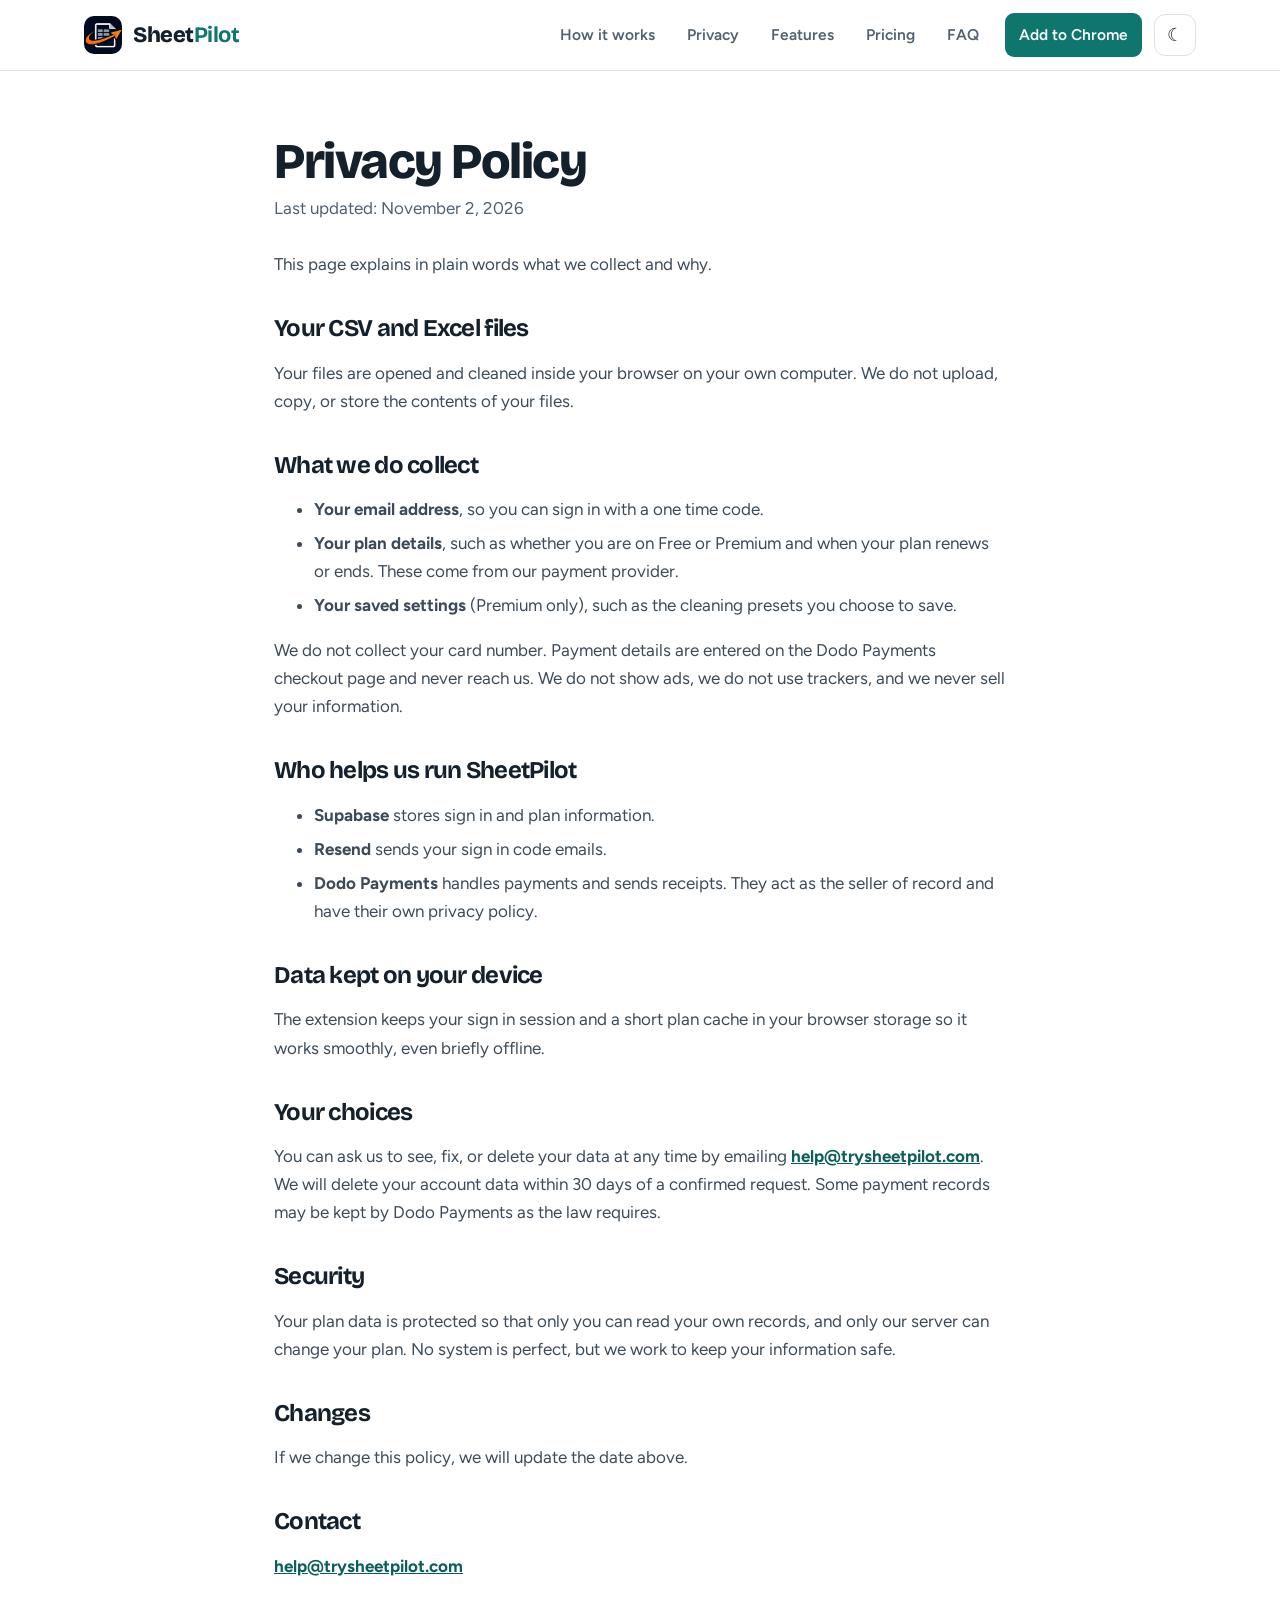
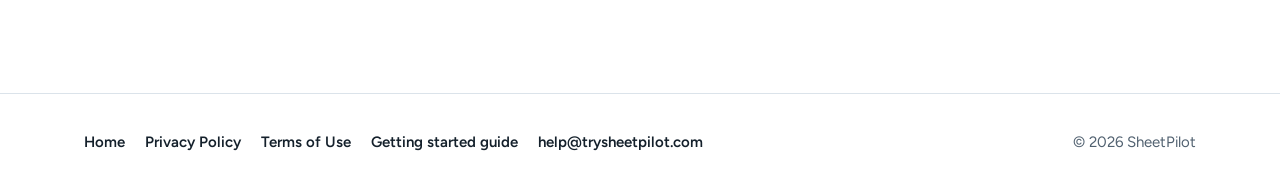
==== commit c441dc61: "Live Website" ====
--- a/privacy.html
+++ b/privacy.html
@@ -118,7 +118,7 @@
  .links.open{display:flex}.links a{padding:14px 10px;font-size:17px}.links .pill{margin:8px 0 0;text-align:center}
 }
 @media(prefers-reduced-motion:reduce){.tbl{animation:none;height:236px}.swap .a,.swap .b,.pf .a,.pf .b,.tbl tr.d td{animation:none}.tbl tr.d{display:none}.swap .a,.pf .a{opacity:0}.swap .b,.pf .b{opacity:1}html{scroll-behavior:auto}}
-</style></head><body><a class="skip" href="#main">Skip to content</a><header class="nav"><div class="wrap"><a class="brand" href="index.html"><img src="logo.png" alt="" width="38" height="38"><span>Sheet<b>Pilot</b></span></a><button class="theme" type="button" aria-label="Switch to dark mode"></button><button class="burger" aria-label="Menu" aria-expanded="false" aria-controls="links"><i></i><i></i><i></i></button><nav class="links" id="links" aria-label="Main"><a href="index.html#how">How it works</a><a href="index.html#privacy">Privacy</a><a href="index.html#features">Features</a><a href="index.html#pricing">Pricing</a><a href="index.html#faq">FAQ</a><a class="pill" href="index.html#get">Coming soon</a></nav></div></header><main id="main" class="doc"><div class="wrap"><h1>Privacy Policy</h1><p class="when">Last updated: November 2, 2026</p><p>This page explains in plain words what we collect and why.</p><h2>Your CSV and Excel files</h2><p>Your files are opened and cleaned inside your browser on your own computer. We do not upload, copy, or store the contents of your files.</p>
+</style></head><body><a class="skip" href="#main">Skip to content</a><header class="nav"><div class="wrap"><a class="brand" href="index.html"><img src="logo.png" alt="" width="38" height="38"><span>Sheet<b>Pilot</b></span></a><button class="theme" type="button" aria-label="Switch to dark mode"></button><button class="burger" aria-label="Menu" aria-expanded="false" aria-controls="links"><i></i><i></i><i></i></button><nav class="links" id="links" aria-label="Main"><a href="index.html#how">How it works</a><a href="index.html#privacy">Privacy</a><a href="index.html#features">Features</a><a href="index.html#pricing">Pricing</a><a href="index.html#faq">FAQ</a><a class="pill" href="https://chromewebstore.google.com/detail/sheetpilot/ioamejcfebmjemkdodpoiffhbcgjopoa" target="_blank" rel="noopener">Add to Chrome</a></nav></div></header><main id="main" class="doc"><div class="wrap"><h1>Privacy Policy</h1><p class="when">Last updated: November 2, 2026</p><p>This page explains in plain words what we collect and why.</p><h2>Your CSV and Excel files</h2><p>Your files are opened and cleaned inside your browser on your own computer. We do not upload, copy, or store the contents of your files.</p>
 <h2>What we do collect</h2><ul><li><b>Your email address</b>, so you can sign in with a one time code.</li><li><b>Your plan details</b>, such as whether you are on Free or Premium and when your plan renews or ends. These come from our payment provider.</li><li><b>Your saved settings</b> (Premium only), such as the cleaning presets you choose to save.</li></ul>
 <p>We do not collect your card number. Payment details are entered on the Dodo Payments checkout page and never reach us. We do not show ads, we do not use trackers, and we never sell your information.</p>
 <h2>Who helps us run SheetPilot</h2><ul><li><b>Supabase</b> stores sign in and plan information.</li><li><b>Resend</b> sends your sign in code emails.</li><li><b>Dodo Payments</b> handles payments and sends receipts. They act as the seller of record and have their own privacy policy.</li></ul>
